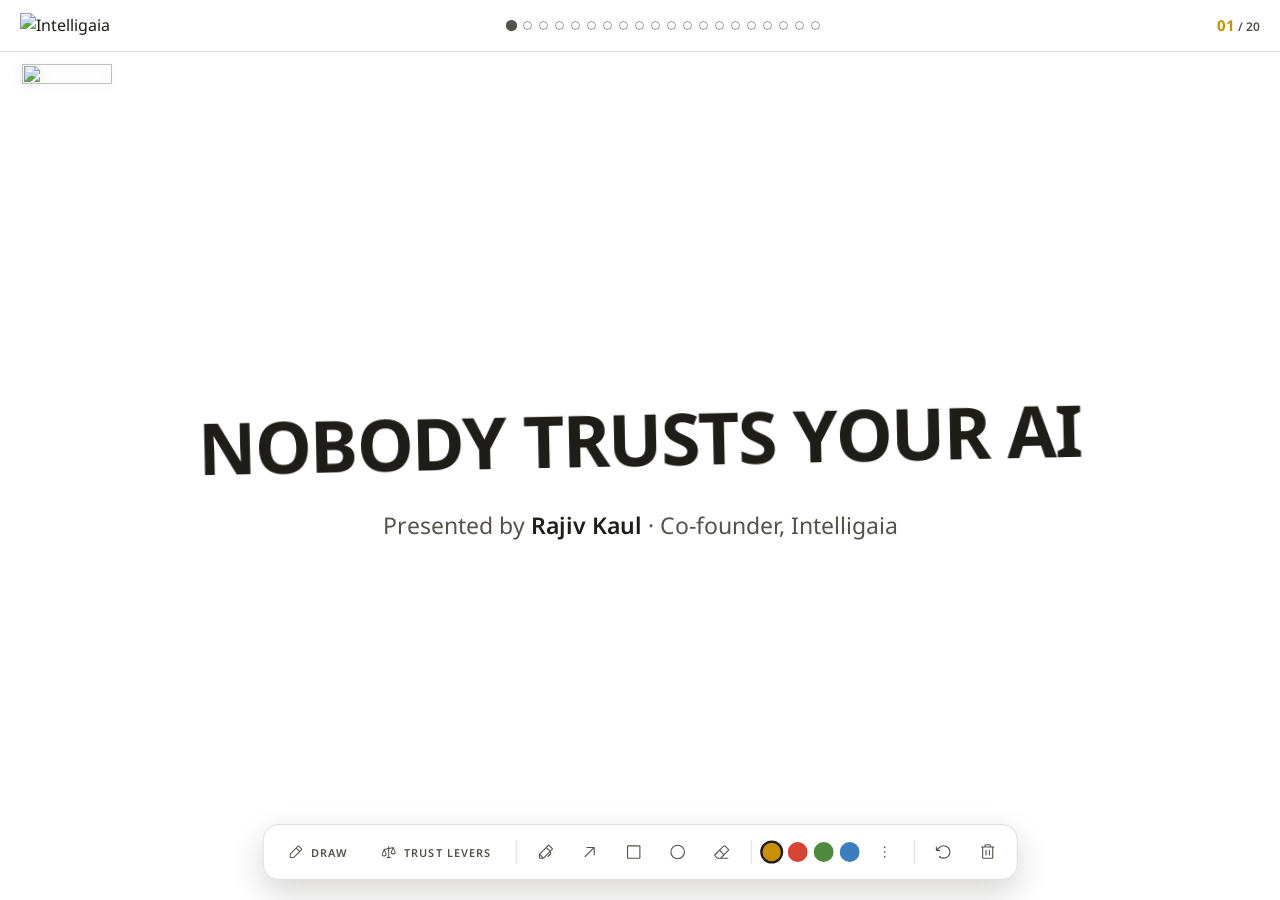
==== index.html @ 40755ae3 "Add deck: Trust is Invisible (single-file HTML, 20 slides)" ====
<!DOCTYPE html>
<html lang="en">
<head>
<meta charset="UTF-8">
<meta name="viewport" content="width=device-width, initial-scale=1.0">
<title>Trust is Invisible — ProductCampRTP™</title>
<link rel="icon" href="favicon.ico" sizes="48x64">
<link rel="icon" type="image/png" sizes="32x32" href="favicon-32.png">
<link rel="icon" type="image/png" sizes="16x16" href="favicon-16.png">
<link rel="apple-touch-icon" sizes="180x180" href="apple-touch-icon.png">
<link rel="preconnect" href="https://fonts.googleapis.com">
<link rel="preconnect" href="https://fonts.gstatic.com" crossorigin>
<link href="https://fonts.googleapis.com/css2?family=Noto+Sans:ital,wght@0,400;0,500;0,600;0,700;1,400&display=swap" rel="stylesheet">
<style>
:root{
  --bg:#FFFFFF; --bg-soft:#F6F4EF; --card:#F8F6F1;
  --ink:#1F1D18; --ink-dim:#55524A; --ink-faint:#8B867B;
  --yellow:#C79006; --red:#D64533; --green:#4E8A3C; --blue:#3B7DBF;
  --border:rgba(31,29,24,.14);
  --font-display:'Noto Sans',sans-serif; --font-body:'Noto Sans',sans-serif; --font-label:'Noto Sans',sans-serif; --font-title:'Noto Sans',sans-serif;
}
*{margin:0;padding:0;box-sizing:border-box}
html,body{height:100%;overflow:hidden}
body{background:var(--bg);color:var(--ink);font-family:var(--font-body);font-size:16px;line-height:1.55}

/* ---------- TOP BAR ---------- */
#topbar{position:fixed;top:0;left:0;right:0;z-index:100;height:52px;display:flex;align-items:center;gap:16px;
  padding:0 20px;background:rgba(255,255,255,.94);backdrop-filter:blur(10px);border-bottom:1px solid var(--border)}
#deck-logo{height:26px;width:auto;display:block}
#ticks{flex:1;display:flex;gap:7px;align-items:center;height:100%;justify-content:center}
/* slide navigator: circles — selected = gray fill, all others = outline */
.tick{flex:0 0 auto;width:9px;height:9px;border-radius:50%;background:transparent;border:1.5px solid rgba(31,29,24,.45);cursor:pointer;transition:background .18s,border-color .18s,transform .18s;padding:0;position:relative}
/* invisible padded hit target: a 9px circle is too small to tap/click accurately */
.tick::after{content:'';position:absolute;inset:-5px;border-radius:50%}
.tick:hover{border-color:rgba(31,29,24,.85);background:rgba(31,29,24,.14)}
.tick.past{border-color:rgba(31,29,24,.45)}
.tick.current{background:var(--ink-dim);border-color:var(--ink-dim);transform:scale(1.25)}
.tick.current:focus-visible{outline:2px solid var(--ink);outline-offset:3px}
/* hover/focus tooltip for the dot navigator */
#tickTip{position:fixed;top:58px;left:-9999px;z-index:150;background:rgba(31,29,24,.95);color:#FFFFFF;font-family:var(--font-label);font-size:11.5px;font-weight:600;letter-spacing:.03em;padding:7px 12px;border-radius:8px;white-space:nowrap;max-width:60vw;overflow:hidden;text-overflow:ellipsis;opacity:0;transform:translate(-50%,-4px);transition:opacity .15s,transform .15s;pointer-events:none}
#tickTip.show{opacity:1;transform:translate(-50%,0)}
#counter{font-family:var(--font-label);font-size:12px;font-weight:600;color:var(--ink-dim);white-space:nowrap;font-variant-numeric:tabular-nums}
#counter b{color:var(--yellow);font-size:15px}

/* ---------- PEPPER MARK (on-slide, top-left, across the deck) ---------- */
#pepper{position:fixed;top:64px;left:22px;z-index:90;width:clamp(64px,7vw,104px);pointer-events:none;user-select:none}
#pepper img{width:100%;height:auto;display:block;filter:drop-shadow(0 2px 6px rgba(31,29,24,.12))}
@media (max-width:640px){#pepper{top:60px;left:12px;width:56px}}

/* ---------- TALK TITLE (on-slide, top-right, across the deck) ---------- */
#talk-title{position:fixed;top:64px;right:28px;z-index:90;pointer-events:none;user-select:none;
  text-align:right;font-family:var(--font-label);text-transform:uppercase;line-height:1.3}
#talk-title .line{display:block;font-size:clamp(16px,1.6vw,26px);font-weight:700;letter-spacing:.1em;color:var(--ink)}
#talk-title .line em{font-style:normal;color:var(--ink)}
#talk-title .rule{display:block;width:85px;height:3px;background:var(--ink);margin:8px 0 0 auto}
@media (max-width:640px){#talk-title{top:58px;right:14px}#talk-title .line{font-size:15px;letter-spacing:.08em}
  #talk-title .rule{width:70px;height:2px;margin-top:7px}}

/* ---------- FIVE STEPS carousel (slide 13): each advance click reveals the next
   sketch; revealed cards sit on a ring around the latest (center), earlier ones
   trail left and wrap to the right once the ring closes ---------- */
.slide.steps5 .s5-rail{position:relative;width:min(1240px,94vw);height:min(44vh,400px);margin-top:1vh}
.slide.steps5 .s5-wire{position:absolute;left:4%;right:4%;top:46%;height:2px;background:rgba(31,29,24,.14)}
.slide.steps5 .s5-card{position:absolute;left:50%;top:44%;width:min(280px,24vw);margin:0;text-align:center;
  transition:transform .55s cubic-bezier(.45,.05,.25,1),opacity .55s ease}
.slide.steps5 .s5-card img{width:100%;height:auto;display:block}
.slide.steps5 .s5-card.pos-c img{filter:drop-shadow(0 12px 28px rgba(31,29,24,.15))}
.slide.steps5 .s5-card .tag{display:block;margin-top:10px;font-size:clamp(11px,1.15vw,15px);font-weight:700;letter-spacing:.12em;text-transform:uppercase;color:var(--ink);white-space:nowrap}
.slide.steps5 .s5-card .tag b{color:var(--yellow)}
.slide.steps5 .s5-card .hint{margin-top:3px;font-size:12.5px;color:var(--ink-dim)}
.slide.steps5 .s5-card:not(.in){opacity:0;pointer-events:none}
.slide.steps5 .s5-card.pos-c{transform:translate(-50%,-50%) scale(1);z-index:5}
.slide.steps5 .s5-card.pos-l1{transform:translate(calc(-50% - var(--s5x,300px)),-50%) scale(.62);opacity:.55;z-index:3;filter:grayscale(1) contrast(.92)}
.slide.steps5 .s5-card.pos-l2{transform:translate(calc(-50% - var(--s5x2,520px)),-50%) scale(.45);opacity:.28;z-index:2;filter:grayscale(1) contrast(.92)}
.slide.steps5 .s5-card.pos-r1{transform:translate(calc(-50% + var(--s5x,300px)),-50%) scale(.62);opacity:.55;z-index:3;filter:grayscale(1) contrast(.92)}
.slide.steps5 .s5-card.pos-r2{transform:translate(calc(-50% + var(--s5x2,520px)),-50%) scale(.45);opacity:.28;z-index:2;filter:grayscale(1) contrast(.92)}
@media (prefers-reduced-motion: reduce){ .slide.steps5 .s5-card{transition:none} }
@media (max-width:640px){
  .slide.steps5 .s5-rail{height:34vh;--s5x:120px;--s5x2:210px}
  .slide.steps5 .s5-card{width:min(190px,42vw)}
  .slide.steps5 .s5-card .tag{white-space:normal}
  .slide.steps5 .s5-card .hint{font-size:11px}
}

/* ---------- STAGE ---------- */
#stage{position:absolute;inset:52px 0 0 0;overflow:hidden}
.slide{position:absolute;inset:0;display:none;overflow-y:auto;overflow-x:hidden;padding:96px clamp(24px,6vw,96px) 72px;
  opacity:0;transition:opacity .4s ease}
.slide.active{display:block;opacity:1}
.slide.leaving{display:block;opacity:0}
@media (prefers-reduced-motion: reduce){
  .slide,.slide.leaving{transition:none}
}
.slide-inner{max-width:900px;margin:0 auto;position:relative}
.slide .slide-inner{display:flex;flex-direction:column;align-items:center;justify-content:center;min-height:calc(100vh - 220px);max-width:none}
.slide.media h2.display{font-size:clamp(32px,4.4vw,64px);margin-bottom:12px}
.slide.media .media-row{display:flex;align-items:center;justify-content:center;gap:clamp(14px,1.8vw,28px);width:100%;padding:0 clamp(24px,5vw,80px);margin-top:.5vh;min-height:0}
.slide.media .slide-media{flex:0 1 auto;min-width:0;height:min(58vh,calc(100vh - 480px));width:auto;max-width:44%;object-fit:contain;display:block}
.media-fig{position:relative;margin:0;display:flex;min-width:0}
.slide.media .media-fig .slide-media{max-width:100%}
.media-credit{position:absolute;top:100%;left:0;margin-top:8px;font-size:11px;color:var(--ink-faint);letter-spacing:.06em;white-space:nowrap;text-align:left}
.slide.media img.delayed-media{opacity:0;transform:translateY(10px);transition:opacity .6s ease,transform .6s ease}
.slide.active img.delayed-media.revealed{opacity:1;transform:none}
/* caption below the two images: one line after another */
.media-caption{display:flex;flex-direction:column;align-items:center;gap:.1em;margin-top:0;font-family:var(--font-title);font-weight:400;font-size:clamp(18px,2vw,26px);line-height:1.3;color:var(--ink);text-align:center}
.media-caption .cap-line:nth-child(2){font-weight:700}
@media (prefers-reduced-motion:reduce){.slide.media img.delayed-media{opacity:1;transform:none;transition:none}}
.eyebrow{font-family:var(--font-label);font-size:11px;font-weight:600;letter-spacing:.22em;text-transform:uppercase;color:var(--yellow);margin-bottom:18px;display:flex;align-items:center;gap:12px}
.eyebrow::after{content:"";flex:0 0 48px;height:1px;background:rgba(199,144,6,.5)}
/* Slide 1 (cover): display treatment; h1 elsewhere uses --font-display */
h1.display{font-family:var(--font-display);font-weight:700;font-size:clamp(44px,7vw,110px);line-height:1.15;margin-bottom:28px}
.slide:first-child h1.display{font-family:var(--font-title);font-weight:700;text-transform:uppercase;color:var(--ink);font-size:clamp(30px,5.6vw,124px);line-height:1.18;letter-spacing:-.02em;transform:rotate(-1.2deg);transform-origin:center;margin-bottom:3vh;text-align:center;white-space:nowrap}
.slide:first-child .hl{color:var(--yellow);position:relative;display:inline-block;padding:.12em .3em .08em;transform:rotate(.7deg);font-size:.88em}
.slide:first-child .hl .hl-box{position:absolute;left:-.06em;top:-.12em;bottom:auto;width:calc(100% + .12em);height:calc(100% + .24em);overflow:visible}
.slide:first-child .eyebrow, .slide:first-child .lede{font-family:var(--font-title)}
.slide:first-child .eyebrow{font-weight:700;justify-content:center;font-size:clamp(12px,1.3vw,18px)}
.slide:first-child .eyebrow::before{content:"";flex:0 0 48px;height:1px;background:rgba(199,144,6,.5)}
.slide:first-child .lede{font-weight:400}
/* Cover title: black "Nobody" (strike removed), black "Your AI", no underline */
.slide:first-child h1.display .neg{color:var(--ink)}
/* "Your AI": plain black, no underline */
.slide:first-child h1.display .em{font-style:normal;color:var(--ink);display:inline}

.slide:first-child .slide-inner{display:flex;flex-direction:column;justify-content:center;min-height:calc(100vh - 220px)}
@supports not (-webkit-text-stroke: 1px black){
  .slide:first-child h1.display{color:var(--ink)}
  .slide:first-child .hl{color:var(--yellow)}
}
h2.display{font-family:var(--font-display);font-weight:700;font-size:clamp(34px,4.2vw,60px);line-height:1.22;margin-bottom:24px}
/* long titles: break into two centered lines via .l2 */
.slide h2.display .l2{display:block}
/* image under a title slide */
.slide .title-fig{display:flex;justify-content:center;margin-top:1vh;min-height:0}
.slide .title-fig img{height:min(42vh,calc(100vh - 380px));width:auto;max-width:70%;object-fit:contain;display:block}
/* statement slides carry wide strip sketches (e.g. the racing car, aspect 3.95):
   height-sizing letterboxes them — size by width instead, keep a height guard */
.slide.statement .title-fig img{height:auto;width:min(38.4%,528px);max-height:min(24vh,calc(100vh - 420px));object-fit:contain}
.underline-svg{display:block;width:min(340px,70%);height:16px;margin:-14px 0 30px;overflow:visible}
.lede{font-size:clamp(18px,2.1vw,23px);color:var(--ink-dim);max-width:660px;margin-bottom:36px}
.lede b,.lede strong{color:var(--ink);font-weight:600}
.body-copy{max-width:640px;color:var(--ink-dim);font-size:17px;margin-bottom:24px}
.body-copy b{color:var(--ink)}
.sketch{margin:34px 0 10px;padding:36px;background:var(--card);border:1px solid var(--border);border-radius:14px;display:flex;justify-content:center}
.sketch svg{max-width:100%;height:auto}
.sketch-caption{font-family:var(--font-display);font-style:normal;font-size:16px;color:var(--ink-faint);text-align:center;margin:14px 0 8px}
.trust-grid{display:grid;grid-template-columns:repeat(auto-fit,minmax(150px,1fr));gap:14px;margin:34px 0}
.trust-card{background:var(--card);border:1px solid var(--border);border-radius:14px;padding:22px 18px;transition:border-color .2s,transform .2s}
.trust-card:hover{border-color:rgba(199,144,6,.6);transform:translateY(-3px)}
.trust-card .letter{font-family:var(--font-display);font-weight:700;font-size:36px;color:var(--yellow);line-height:1;margin-bottom:10px}
.trust-card .name{font-family:var(--font-label);font-size:12px;font-weight:600;letter-spacing:.12em;text-transform:uppercase;margin-bottom:8px}
.trust-card .desc{font-size:12.5px;color:var(--ink-dim);line-height:1.5}
.spec-table{width:100%;border-collapse:collapse;margin:26px 0;font-size:13.5px;line-height:1.5}
.spec-table th{font-family:var(--font-label);font-size:10.5px;letter-spacing:.14em;text-transform:uppercase;color:var(--ink-faint);text-align:left;padding:10px 14px;border-bottom:1px solid var(--border)}
.spec-table td{padding:12px 14px;border-bottom:1px solid rgba(31,29,24,.08);color:var(--ink-dim);vertical-align:top}
.spec-table td:first-child{font-family:var(--font-title);font-weight:700;font-size:15px;color:var(--yellow);white-space:nowrap}
.spec-table td:nth-child(2){color:var(--ink);font-weight:500}
.cite{font-size:12px;color:var(--ink-faint);border-left:2px solid rgba(199,144,6,.45);padding-left:14px;margin:14px 0 8px}
.divider-num{font-family:var(--font-title);font-weight:700;font-size:clamp(80px,12vw,160px);font-weight:600;color:transparent;-webkit-text-stroke:1px rgba(199,144,6,.5);line-height:1;margin-bottom:14px}
.big-quote{font-family:var(--font-display);font-style:normal;font-weight:600;font-size:clamp(24px,3vw,36px);color:var(--ink);line-height:1.3;max-width:720px;margin:30px 0;border-left:3px solid var(--yellow);padding-left:26px}
.stat-row{display:flex;gap:40px;flex-wrap:wrap;margin:30px 0}
.stat .n{font-family:var(--font-display);font-weight:700;font-size:44px;color:var(--yellow);line-height:1}
.stat .l{font-family:var(--font-label);font-size:12px;color:var(--ink-dim);max-width:180px;margin-top:6px}

/* ---------- GLOBAL CENTER ALIGNMENT ---------- */
.slide .eyebrow{justify-content:center}
.slide .eyebrow::before{content:"";flex:0 0 48px;height:1px;background:rgba(199,144,6,.5)}
.slide h1.display,.slide h2.display{text-align:center}
.slide .lede,.slide .body-copy,.slide .big-quote,.slide .cite{text-align:center;margin-left:auto;margin-right:auto}
.slide .stat-row{justify-content:center;text-align:center}
.slide .spec-table th,.slide .spec-table td{text-align:center}
.slide .trust-card{text-align:center}

/* SLIDE 2+: click-driven reveal + single-image slides + big statement slides */
.slide.single{padding-bottom:40px}
.slide.single .slide-inner{min-height:calc(100vh - 220px)}
.slide.single .media-row{padding:0;margin-top:0;flex-direction:column;gap:0}
.slide.single .media-source{margin-top:12px}
.slide.single .slide-media{height:min(65vh,calc(100vh - 320px));max-width:88%}
.slide[data-idx="3"] .slide-media{width:auto;height:auto;max-width:min(75vw,1080px);max-height:min(65vh,calc(100vh - 320px))} /* slide 4: flying-character tweet — taller 3:2 composition; dual max-caps keep aspect, height binds on desktop, width on mobile */
@media (min-width:701px){
  .slide[data-idx="3"] .slide-media{position:relative;top:-4vh} /* center the tweet on the fixed prev/next arrow line (top:50%) — measured 38px low at 900px tall */
}
.slide h2.display.statement{font-size:clamp(44px,6.5vw,100px);font-weight:700;line-height:1.15;text-align:center;max-width:16ch;margin:0 auto}
.slide h2.display.statement .l2{display:block}
.slide h2.display.delayed-text{opacity:0;transform:translateY(12px);transition:opacity .6s ease,transform .6s ease}
.slide.active h2.display.delayed-text.revealed{opacity:1;transform:none}

/* ---------- TITLE ENTRANCE: slide-up + left-to-right unmask ---------- */
/* Keyframes (not transitions) so the animation restarts on every display:none -> block toggle. */
@keyframes title-in{
  0%{opacity:0;transform:translateY(20px);clip-path:inset(0 100% 0 0)}
  45%{opacity:1}
  100%{opacity:1;transform:translateY(0);clip-path:inset(0 -2% 0 0)}
}
.slide h1.display,.slide h2.display{
  animation:title-in .6s cubic-bezier(.22,.61,.36,1) both;animation-delay:.15s}
/* Cover title keeps its -1.2deg tilt: dedicated keyframe so the animation doesn't flatten it */
@keyframes title-in-cover{
  0%{opacity:0;transform:translateY(20px) rotate(-1.2deg);clip-path:inset(0 100% 0 0)}
  45%{opacity:1}
  100%{opacity:1;transform:rotate(-1.2deg);clip-path:inset(0 -2% 0 0)}
}
.slide:first-child h1.display{animation-name:title-in-cover}
/* ---------- CONTENT STAGGER: content arrives after the title finishes ---------- */
/* Title runs .15s delay + .6s = done ~.75s; content starts .85s, secondary items trail. */
@keyframes fx-up{from{opacity:0;transform:translateY(14px)}to{opacity:1;transform:none}}
.slide .fx-t{animation:fx-up .5s ease both;animation-delay:.15s}
.slide .fx{animation:fx-up .5s ease both;animation-delay:.85s}
.slide .fx2{animation:fx-up .5s ease both;animation-delay:1.05s}
.slide .fx-lead{animation:fx-up .5s ease both;animation-delay:.2s}
/* Centered text needs width:100% or clip-path inset from the right has nothing to clip against */
.slide h2.display.statement{width:100%}
/* Click-reveal titles keep their staged behavior; add only the unmask on reveal */
.slide h2.display.delayed-text{animation:none;opacity:0;transform:translateY(12px);
  transition:opacity .6s ease,transform .6s ease,clip-path .5s cubic-bezier(.22,.61,.36,1);clip-path:inset(0 100% 0 0)}
.slide.active h2.display.delayed-text.revealed{opacity:1;transform:none;clip-path:inset(0 -2% 0 0)}
@media (prefers-reduced-motion:reduce){
  .slide.media img.delayed-media,.slide h2.display.delayed-text{opacity:1;transform:none;transition:none}
  .slide h1.display,.slide h2.display{animation:none;clip-path:none}
  .slide .fx-t,.slide .fx,.slide .fx2,.slide .fx-lead{animation:none}
}

/* ---------- ANNOTATION ---------- */
.anno-canvas{position:absolute;top:0;left:0;z-index:50;display:none;cursor:crosshair;touch-action:none}
body.annotate-mode .slide.active .anno-canvas{display:block}
body.annotate-mode{user-select:none}

/* ---------- TOOLBAR ---------- */
#toolbar{position:fixed;bottom:20px;left:50%;transform:translateX(-50%);z-index:200;display:flex;align-items:center;gap:6px;
  background:rgba(255,255,255,.97);border:1px solid var(--border);border-radius:16px;padding:8px 10px;box-shadow:0 12px 32px rgba(31,29,24,.18)}
.tbtn{width:38px;height:38px;display:flex;align-items:center;justify-content:center;border:none;border-radius:10px;background:transparent;
  color:var(--ink-dim);cursor:pointer;font-size:16px;transition:background .15s,color .15s}
.tbtn .pi{width:18px;height:18px;flex:none;fill:currentColor}
.tbtn .pi-16{width:16px;height:16px}
.tbtn .pi-14{width:14px;height:14px}
.tbtn:hover{background:rgba(31,29,24,.07);color:var(--ink)}
.tbtn.active{background:var(--yellow);color:#FFFFFF}
.tbtn:disabled{opacity:.3;cursor:default}
.tsep{width:1px;height:24px;background:var(--border);margin:0 4px}
.swatch{width:20px;height:20px;border-radius:50%;border:2px solid transparent;cursor:pointer;padding:0;transition:transform .15s,border-color .15s;flex:none}
.swatch.active{border-color:var(--ink);transform:scale(1.15)}
.sw-pen{background:var(--yellow)}.sw-red{background:var(--red)}.sw-green{background:var(--green)}.sw-blue{background:var(--blue)}
#btnAnnotate{width:auto;padding:0 14px;gap:7px;font-family:var(--font-label);font-size:11px;font-weight:600;letter-spacing:.1em;text-transform:uppercase}
#btnCards{width:auto;padding:0 12px;gap:7px;font-family:var(--font-label);font-size:11px;font-weight:600;letter-spacing:.1em;text-transform:uppercase;white-space:nowrap}
#sizePop{position:absolute;bottom:52px;left:50%;transform:translateX(-50%);background:rgba(255,255,255,.98);border:1px solid var(--border);
  border-radius:12px;padding:12px 16px;display:none;align-items:center;gap:10px;white-space:nowrap}
#sizePop.show{display:flex}
#sizePop input{width:110px;accent-color:var(--yellow)}
#sizeVal{font-size:11px;color:var(--ink-dim);font-family:var(--font-label);min-width:26px}

/* ---------- SLIDE 8: two public-facing AI exhibits + linked reflection cards ---------- */
.slide.media-pair .media-row{display:flex;align-items:flex-start;gap:clamp(18px,2.4vw,40px)}
.slide.media-pair .media-fig{flex:1 1 0;min-width:0;flex-direction:column;align-items:center}
.slide.media-pair .imgwrap{position:relative;line-height:0;margin-top:64px}
.slide.media-pair .slide-media{height:auto;max-height:min(46vh,calc(100vh - 600px));width:auto;max-width:100%;border-radius:10px;border:1px solid var(--border);box-shadow:0 10px 28px rgba(31,29,24,.10)}
.slide.media-pair .media-credit{position:static;margin-top:12px;text-align:center;white-space:normal;font-size:13px;color:var(--ink-dim);max-width:34ch;line-height:1.5}
.slide.media-pair .media-credit b{color:var(--ink);font-weight:600}
.slide.media-pair h2.display{margin-bottom:8px}
.slide.media-pair .pair-sub{margin-bottom:1vh}

/* image + label link out to the source post (slide 8 single, slide 9 pair) */
.slide a.media-link{display:block;line-height:0;border-radius:10px}
.slide a.media-link .slide-media{transition:transform .18s,box-shadow .18s}
.slide a.media-link:hover .slide-media,.slide a.media-link:focus-visible .slide-media{transform:translateY(-2px);box-shadow:0 14px 36px rgba(31,29,24,.20)}
.slide a.media-link:focus-visible{outline:3px solid var(--yellow);outline-offset:3px}
.slide .media-source{display:inline-flex;align-items:center;gap:5px;margin-top:7px;font-size:12px;font-weight:600;letter-spacing:.02em;color:var(--ink-dim);
  text-decoration:none;border-bottom:1px solid var(--border);padding-bottom:1px;transition:color .15s,border-color .15s}
.slide .media-source:hover,.slide .media-source:focus-visible{color:var(--ink);border-color:var(--yellow)}
.slide .media-source .arr{font-size:11px;transform:translateY(-1px)}
.slide .media-source:focus-visible{outline:2px solid var(--yellow);outline-offset:2px;border-radius:3px}

/* big yellow ? hotspot, anchored on the baked-in label chip (percentages of the image) */
.hotspot{position:absolute;width:68px;height:68px;border-radius:50%;border:none;cursor:pointer;
  background:var(--yellow);color:#FFFFFF;font-size:30px;font-weight:700;line-height:1;
  display:flex;align-items:center;justify-content:center;box-shadow:0 4px 18px rgba(199,144,6,.55);
  transition:transform .18s,box-shadow .18s;transform:translate(-50%,-50%);z-index:20}
.hotspot:hover,.hotspot:focus-visible{transform:translate(-50%,-50%) scale(1.08);box-shadow:0 8px 26px rgba(199,144,6,.7);outline:none}
.hotspot::after{content:'';position:absolute;inset:-8px;border-radius:50%;border:3px solid rgba(199,144,6,.5);
  animation:pulse 2.2s ease-out infinite}
@keyframes pulse{0%{transform:scale(.85);opacity:1}70%{transform:scale(1.3);opacity:0}100%{opacity:0}}
@media (prefers-reduced-motion:reduce){.hotspot::after{animation:none}}

/* the incoming reflection card */
.link-card{position:absolute;z-index:40;width:min(300px,42vw);background:#FFFFFF;border:1px solid var(--border);
  border-radius:12px;padding:16px 18px 12px;box-shadow:0 14px 34px rgba(31,29,24,.2);
  /* explicit line-height: cards live inside .imgwrap (line-height:0), without this
     the .num/.theme label lines collapse onto each other (count over heading) */
  line-height:1.4;
  transform:rotate(-1.1deg);opacity:0;pointer-events:none;transition:opacity .25s ease,transform .25s ease}
.link-card.show{opacity:1;pointer-events:auto;transform:rotate(-1.1deg) translateY(0)}
.link-card.hide-down{transform:rotate(-1.1deg) translateY(10px)}
.link-card .num{display:block;font-size:11px;font-weight:700;letter-spacing:.14em;color:var(--ink-faint);margin-bottom:3px}
.link-card .theme{display:block;font-size:12px;font-weight:700;letter-spacing:.16em;text-transform:uppercase;color:var(--yellow);margin-bottom:8px}
.link-card .q{font-size:15px;font-weight:600;line-height:1.38;color:var(--ink);margin-bottom:10px}
.link-card .close{position:absolute;top:8px;right:10px;border:none;background:none;color:var(--ink-faint);
  font-size:16px;cursor:pointer;padding:4px;line-height:1}
.link-card .close:hover{color:var(--ink)}
.link-card .fix{border-top:1px dashed var(--border);padding-top:8px;font-size:12px;color:var(--ink-dim);line-height:1.45;
  display:-webkit-box;-webkit-line-clamp:3;-webkit-box-orient:vertical;overflow:hidden}
.link-card .fix b{color:var(--green);font-weight:700;letter-spacing:.06em;font-size:10px;text-transform:uppercase;margin-right:6px}

/* red dotted wire, halo underneath so it reads over the busy screenshot */
#wires8{position:absolute;inset:0;width:100%;height:100%;pointer-events:none;z-index:35;overflow:visible}
#wires8 path{fill:none;stroke-linecap:round}
#wires8 path.halo{stroke:rgba(255,255,255,.92);stroke-width:7}
#wires8 path.main{stroke:var(--red);stroke-width:3;stroke-dasharray:2 9}
#wires8 circle.dot{fill:var(--red);stroke:#FFFFFF;stroke-width:2.5}

/* punchline, once both cards are out */
.slide.media-pair .punch{max-width:760px;text-align:center;margin:3.5vh auto 0;opacity:0;transform:translateY(8px);
  transition:opacity .5s,transform .5s;font-size:clamp(16px,1.8vw,21px);font-weight:600}
.slide.media-pair .punch.show{opacity:1;transform:none}
.slide.media-pair .punch .em{color:var(--yellow)}
.slide.media-pair .punch .neg{color:var(--red)}

@media (max-width:700px){
  .slide.media-pair .media-row{flex-direction:column;align-items:center;gap:20px}
  .slide.media-pair .media-fig{width:100%;max-width:420px}
  .slide.media-pair .slide-media{max-height:none;max-width:min(100%,340px)}
  .slide.media-pair .imgwrap{margin-top:44px}
  .hotspot{width:54px;height:54px;font-size:24px}
  .link-card{position:fixed;left:50% !important;top:auto !important;bottom:70px;transform:translateX(-50%) rotate(0);width:min(92vw,360px)}
  .link-card.show{transform:translateX(-50%)}
  .link-card.hide-down{transform:translateX(-50%) translateY(10px)}
  #wires8{display:none}
  /* keep the source label clear of the floating toolbar on small screens */
  .slide.single .media-row{padding-bottom:96px}
  .slide.single .slide-media{height:auto;max-height:52vh}
  .slide.single .media-source{margin-top:10px}
}

/* ---------- SLIDE 9: pattern chain ---------- */
.slide.chain-slide .slide-inner{max-width:none}
.slide.chain-slide .chain{display:flex;align-items:stretch;gap:0;width:100%;max-width:1500px;justify-content:center;flex-wrap:wrap}
.slide.chain-slide .step{flex:1 1 0;min-width:190px;max-width:330px;position:relative;padding:34px 28px 30px;background:var(--card);
  border:1px solid var(--border);border-radius:14px;margin:0 12px;display:flex;flex-direction:column;
  cursor:default;transition:border-color .3s,background .3s,transform .3s}
.slide.chain-slide .step .n{font-size:13px;font-weight:700;letter-spacing:.14em;color:var(--ink-faint);margin-bottom:10px}
.slide.chain-slide .step .name{font-size:clamp(17px,1.6vw,23px);font-weight:700;letter-spacing:.04em;text-transform:uppercase;color:var(--ink);margin-bottom:12px}
.slide.chain-slide .step .who{font-size:clamp(14px,1.35vw,19px);color:var(--ink-dim);line-height:1.5}
.slide.chain-slide .step .who b{color:var(--ink);font-weight:600}
.slide.chain-slide .step.crossed{border-color:rgba(214,69,51,.55);background:#FDF6F4;transform:rotate(.6deg)}
.slide.chain-slide .step.crossed .name{color:var(--red)}
.slide.chain-slide .step.crossed::after{content:"CROSSED OVER";position:absolute;top:-14px;right:14px;background:var(--red);color:#fff;
  font-size:11px;font-weight:700;letter-spacing:.12em;padding:4px 10px;border-radius:4px;transform:rotate(2deg)}
.slide.chain-slide .arrow{align-self:center;color:var(--ink-faint);font-size:28px;padding:0 4px;flex:0 0 auto}
.slide.chain-slide .step.pending{opacity:0;transform:translateY(18px)}
.slide.chain-slide .step.pending.crossed{transform:translateY(18px) rotate(.6deg)}
.slide.chain-slide .step.in{opacity:1;transform:translateY(0)}
.slide.chain-slide .step.in.crossed{transform:rotate(.6deg)}
.slide.chain-slide .step{transition:opacity .5s ease,transform .5s ease,border-color .3s,background .3s}
@media (prefers-reduced-motion:reduce){
  .slide.chain-slide .step{transition:none}
  .slide.chain-slide .step.pending{opacity:1;transform:none}
  .slide.chain-slide .step.pending.crossed{transform:rotate(.6deg)}
}
@media (max-width:760px){
  .slide.chain-slide .chain{flex-direction:column;align-items:center}
  .slide.chain-slide .step{width:min(92vw,480px);max-width:none;flex:none;margin:0}
  .slide.chain-slide .arrow{transform:rotate(90deg);padding:6px 0}
  .slide.chain-slide .step.pending{opacity:0}
  .slide.chain-slide .step.pending.crossed{transform:translateY(18px)}
}
.slide.chain-slide .punch{max-width:820px;text-align:center;margin-top:2.5vh;font-size:clamp(17px,2vw,24px);font-weight:600;line-height:1.4;
  opacity:0;transform:translateY(8px);transition:opacity .5s,transform .5s}
.slide.chain-slide .punch.show{opacity:1;transform:none}
.slide.chain-slide .punch .em{color:var(--yellow)}
.slide.chain-slide .punch .neg{color:var(--red)}
.slide.chain-slide .foot{margin-top:14px;font-size:11px;color:var(--ink-faint);letter-spacing:.08em;text-transform:uppercase;text-align:center}

/* chain slide: linked reflection cards — hotspot + dotted wire, same treatment
   as slide 8's media-pair: the card floats outside its tile, a red dotted wire
   connects the tile's hotspot to the card */
.slide.chain-slide .step{overflow:visible}
.slide.chain-slide .punch-wrap{position:relative}
.slide.chain-slide .step.in[data-step]{cursor:default}
/* hotspot stays hidden until its step has been revealed */
.slide.chain-slide .step:not(.in) .hotspot{display:none}
/* the hotspots sit on the tile's number chip: anchored top-left, % of tile.
   step 04 carries TWO hotspots side by side — Human Control + Recovery */
/* step 04's Recovery card uses the same floating geometry as the tile cards */
/* cards float in viewport coords (the slide itself scrolls) — JS positions them fixed */
.slide.chain-slide .link-card.chain-card{position:fixed}
/* hoist pen: open cards move here so they paint ABOVE every step tile
   (each revealed tile is its own stacking context; the pen comes after the row) */
.chain-pen{display:contents}
.chain-pen .link-card.chain-card{z-index:80}
/* cards must also beat the annotation toolbar (z-index 200)? no — the toolbar is
   deck chrome, cards stay under it; 80 clears every step, hotspot, and punch */
.link-card.chain-card{inset:auto;width:min(300px,42vw);transform:rotate(-1.1deg)}
.link-card.chain-card.show{transform:rotate(-1.1deg) translateY(0)}
.link-card.chain-card.hide-down{transform:rotate(-1.1deg) translateY(10px)}
.link-card.chain-card .q{font-size:14.5px}
.link-card.chain-card .fix{-webkit-line-clamp:5}
.link-card.chain-card .fix b{color:var(--red)}
/* the hotspots sit on the tile's number chip: anchored top-left, % of tile.
   step 04 carries TWO hotspots side by side — Human Control + Recovery */
.slide.chain-slide .hotspot{left:22px;top:22px;width:44px;height:44px;font-size:20px}
.slide.chain-slide .hotspot.hs-4b{left:76px}
@media (max-width:760px){
  /* bottom sheet must clear the fixed annotation toolbar (~180px tall at mobile
     width): bottom 180px + max-height cap so long cards scroll instead of
  colliding with the toolbar */
  .link-card.chain-card{position:fixed;left:50% !important;top:auto !important;inset:auto;bottom:180px;
    transform:translateX(-50%) rotate(0);width:min(92vw,360px);z-index:60;max-height:52vh;overflow:auto}
  .link-card.chain-card.show{transform:translateX(-50%)}
  .link-card.chain-card.hide-down{transform:translateX(-50%) translateY(10px)}
}

/* ---------- SLIDE 10: the summer, on a map ---------- */
.slide.summap .slide-inner{max-width:none}
.slide.summap{padding-top:40px;padding-bottom:110px}
.slide.summap h2.display{margin-bottom:.6vh;font-size:clamp(30px,3.9vw,50px)}
.slide.summap .eyebrow{margin-bottom:10px;font-size:clamp(11px,1.1vw,14px)}
.slide.summap .lede{max-width:920px;margin-bottom:.8vh}
.news-row{display:flex;justify-content:center;align-items:stretch;gap:.85em;
  width:100%;max-width:1560px;margin:.8vh auto 1.2vh;font-size:clamp(9px,1vw,14.5px);padding:0 1vw}
.news-row .map-card{padding:.7em .8em .6em}
.news-row .map-card{position:static;flex:1 1 0;min-width:0}
.map-stage{position:relative;width:min(46.5vw,675px);margin:0 auto;font-size:clamp(11.5px,1.25vw,18px)}
.map-canvas{position:relative;width:100%;aspect-ratio:1216/822}
.map-caption{display:flex;flex-direction:column;align-items:center;gap:.18em;min-height:0;
  border-top:1px solid var(--border);margin-top:.2em;padding-top:.3em}
.map-caption .one{font-size:clamp(13px,1.35vw,18px);color:var(--ink-dim);text-align:center;max-width:70em}
.map-caption .one b{color:var(--ink);font-weight:600}
.map-caption .punch{font-size:clamp(15px,1.55vw,21px);font-weight:600;line-height:1.35;text-align:center;max-width:none}
.map-caption .punch .neg{color:var(--red)}
.map-caption .punch .em{color:var(--yellow)}
.map-caption .src{font-size:clamp(10px,1vw,13.5px);color:var(--ink-faint);letter-spacing:.05em;text-transform:uppercase}
.map-img{position:absolute;inset:0;width:100%;height:100%;object-fit:contain;mix-blend-mode:multiply;opacity:.62}
.map-svg{position:absolute;inset:0;width:100%;height:100%}
.map-svg .arc{fill:none;stroke:var(--red);stroke-width:2.6;stroke-dasharray:2 9;stroke-linecap:round;
  opacity:0;transition:opacity .6s ease}
.map-svg .arc.in{opacity:.45}
.map-svg .arc.major{stroke-width:4}
.map-svg .arc.major.in{opacity:.95}
.map-pin{position:absolute;z-index:10;transform:translate(-50%,-50%)}
.map-pin .dot{position:relative;display:flex;align-items:center;justify-content:center;border-radius:50%;box-sizing:border-box}
.map-pin.hub{z-index:12}
.map-pin.hub .dot{width:1.5em;height:1.5em;background:var(--yellow);box-shadow:0 0 0 .45em rgba(199,144,6,.16)}
.map-pin.hub .dot::after{content:"";position:absolute;inset:-.45em;border-radius:50%;border:.2em solid rgba(199,144,6,.5);
  animation:pulse 2.2s ease-out infinite}
.map-pin.hub .hub-chip{position:absolute;left:calc(50% + 1.3em);top:50%;transform:translateY(-50%) rotate(-.5deg);
  white-space:nowrap;background:#FDFBF7;border:1px solid var(--border);border-radius:.5em;padding:.45em .7em;
  font-size:1.05em;font-weight:600;color:var(--ink);box-shadow:0 2px 8px rgba(31,29,24,.08)}
.map-pin.hub .hub-chip .dim{color:var(--ink-dim);font-weight:400}
.map-pin.hit .dot{width:1.6em;height:1.6em;background:var(--red);box-shadow:0 0 0 .4em rgba(214,69,51,.14)}
.map-pin.hit .dot::after{content:"";position:absolute;inset:-.7em;border-radius:50%;border:.16em dashed rgba(214,69,51,.7)}
.map-pin.unk .dot{width:1.5em;height:1.5em;background:#FFFFFF;border:.16em solid var(--ink-faint);
  color:var(--ink-dim);font-size:1.05em;font-weight:700;line-height:1}
.map-card{background:#FDFBF7;border:1px solid var(--border);border-radius:.7em;
  padding:.7em .8em .6em;box-shadow:0 6px 18px rgba(31,29,24,.10);transform:rotate(-.7deg);
  transition:opacity .55s ease,translate .55s ease}
.map-card.alt{transform:rotate(.6deg)}
.map-card .mon{display:inline-block;font-size:.85em;font-weight:700;letter-spacing:.16em;text-transform:uppercase;
  color:var(--yellow);margin-right:.55em}
.map-card .lab{font-size:.92em;font-weight:700;letter-spacing:.06em;text-transform:uppercase;color:var(--ink)}
.map-card .txt{margin:.35em 0 .5em;font-size:1.02em;line-height:1.42;color:var(--ink-dim)}
.map-card .txt b{color:var(--ink);font-weight:600}
.map-card .tag{display:inline-block;font-size:.78em;font-weight:700;letter-spacing:.1em;text-transform:uppercase;
  color:var(--red);border:1px dashed rgba(214,69,51,.55);border-radius:.3em;padding:.2em .5em;transform:rotate(-1deg)}
.map-card.monitor{border-style:dashed;background:rgba(253,251,247,.94);transform:rotate(.6deg)}
.map-card.monitor .mon{color:var(--ink-faint)}
.map-card.monitor .tag{color:var(--ink-dim);border-color:rgba(85,82,74,.4)}
.map-legend{position:absolute;left:-2%;top:0;z-index:20;display:flex;flex-direction:column;gap:.5em;
  font-size:.95em;color:var(--ink-dim);background:rgba(253,251,247,.9);border:1px solid var(--border);
  border-radius:.5em;padding:.5em .8em;white-space:nowrap}
.map-legend i{display:inline-block;width:.85em;height:.85em;border-radius:50%;margin-right:.45em;vertical-align:-.05em}
.map-legend .lg-y i{background:var(--yellow)}
.map-legend .lg-r i{background:var(--red)}
.map-legend .lg-q i{background:#fff;border:2px solid var(--ink-faint)}
/* click-reveal states (same grammar as the chain slide) */
/* click-reveal states (same grammar as the chain slide) */
.slide.summap .map-card.pending{opacity:0;transform:rotate(-.7deg) translateY(10px)}
.slide.summap .map-card.alt.pending{transform:rotate(.6deg) translateY(10px)}
.slide.summap .map-card.in{opacity:1}
.slide.summap .map-pin.pending{opacity:0}
.slide.summap .map-pin.in{opacity:1}
.slide.summap .map-caption .punch{opacity:0;transform:translateY(8px);transition:opacity .5s,transform .5s;margin:0}
.slide.summap .map-caption .punch.show{opacity:1;transform:none}
@media (prefers-reduced-motion:reduce){
  .slide.summap [data-step].pending{opacity:1;transform:none}
  .slide.summap .map-card.pending{transform:rotate(-.7deg)}
  .slide.summap .map-card.alt.pending{transform:rotate(.6deg)}
  .slide.summap [data-step],.slide.summap .punch{transition:none}
  .map-pin.hub .dot::after{animation:none}
}
@media (max-width:760px){
  .map-stage{width:100%;font-size:10px}
  .map-card{position:static;width:100% !important;margin-top:.9em;transform:none}
  .slide.summap .map-card.pending{transform:translateY(10px)}
  .slide.summap .map-card.alt{transform:none}
  .map-legend{position:static;margin-top:.8em;flex-direction:row;flex-wrap:wrap;justify-content:center}
  .map-pin.hub .hub-chip{font-size:1.5em}
  .map-caption{height:auto}
}

/* ---------- SLIDE 11: patterns — trust built in ---------- */
.slide.patterns{padding-top:56px;padding-bottom:100px}
.slide.patterns .slide-inner{max-width:1240px;justify-content:flex-start}
.slide.patterns h2.display{font-size:clamp(28px,3.4vw,46px);margin-bottom:6px}
.slide.patterns .pat-sub{font-size:clamp(15px,1.6vw,19px);margin-bottom:1.4vh;max-width:66ch}
.slide.patterns .panels{display:grid;grid-template-columns:repeat(3,1fr);gap:clamp(12px,1.6vw,24px);width:100%}
.patterns .panel{position:relative;background:var(--card);border:1px solid var(--border);border-radius:16px;
  padding:16px 18px 14px;display:flex;flex-direction:column;text-align:center;
  opacity:0;transform:translateY(14px);transition:opacity .5s ease,transform .5s ease}
.patterns .panel.in{opacity:1;transform:none}
.patterns .pat{font-size:clamp(18px,1.8vw,23px);font-weight:700;line-height:1.25;margin-bottom:2px}
.patterns .pat em{font-style:normal;color:var(--yellow)}
.patterns .who{font-size:11px;font-weight:600;letter-spacing:.14em;text-transform:uppercase;color:var(--ink-faint);margin-bottom:10px}
.patterns .chips{display:flex;gap:6px;justify-content:center;flex-wrap:wrap;margin-bottom:10px}
.patterns .chip{font-size:10px;font-weight:700;letter-spacing:.1em;text-transform:uppercase;color:var(--ink);
  background:#fff;border:1px solid rgba(199,144,6,.55);border-radius:999px;padding:4px 10px;cursor:pointer;
  display:inline-flex;align-items:center;gap:4px;white-space:nowrap;transition:background .18s,color .18s,border-color .18s,transform .18s}
.patterns .chip b{color:var(--yellow)}
.patterns .chip:hover,.patterns .chip:focus-visible{border-color:var(--yellow);outline:none;transform:translateY(-1px)}
.patterns .chip[aria-expanded="true"]{background:var(--yellow);border-color:var(--yellow);color:#fff}
.patterns .chip[aria-expanded="true"] b{color:#fff}
.vignette{background:#fff;border:1px solid var(--border);border-radius:10px;padding:10px;margin:0 0 12px;
  box-shadow:0 6px 18px rgba(31,29,24,.07);text-align:left;font-size:11.5px;line-height:1.45}
.vg-label{font-size:9px;font-weight:700;letter-spacing:.14em;text-transform:uppercase;color:var(--ink-faint);margin-bottom:7px}
.vg-row{display:flex;align-items:center;gap:8px;padding:6px 8px;border:1px solid var(--border);border-radius:8px;background:var(--card);margin-bottom:6px}
.vg-row:last-child{margin-bottom:0}
.vg-ic{width:16px;height:16px;border-radius:5px;background:var(--yellow);opacity:.85;flex:none;display:flex;align-items:center;justify-content:center;color:#fff;font-size:9px;font-weight:700}
.vg-txt{flex:1;color:var(--ink-dim);min-width:0}
.vg-txt b{color:var(--ink);font-weight:600}
.vg-txt.sm{flex:none;color:var(--ink-dim)}
.vg-btn{flex:none;font-size:9.5px;font-weight:600;border:1px solid rgba(31,29,24,.28);border-radius:999px;padding:3px 9px;color:var(--ink);background:#fff;white-space:nowrap}
.vg-btn.gold{background:var(--yellow);border-color:var(--yellow);color:#fff}
.vg-tog{flex:none;width:24px;height:14px;border-radius:999px;background:rgba(31,29,24,.2);position:relative}
.vg-tog::after{content:"";position:absolute;top:2px;left:2px;width:10px;height:10px;border-radius:50%;background:#fff}
.vg-tog.on{background:var(--green)}
.vg-tog.on::after{left:auto;right:2px}
.vg-para{color:var(--ink-dim);margin-bottom:8px}
.vg-cite{display:inline-flex;width:14px;height:14px;border-radius:4px;background:rgba(59,125,191,.15);color:var(--blue);font-size:9px;font-weight:700;align-items:center;justify-content:center;vertical-align:super;margin:0 1px}
.vg-line{position:relative;padding-left:18px;text-align:left}
.vg-line::before{content:"";position:absolute;left:5px;top:6px;bottom:6px;width:2px;background:rgba(31,29,24,.15)}
.vg-cp{position:relative;padding:5px 0;color:var(--ink-dim)}
.vg-cp::before{content:"";position:absolute;left:-17px;top:9px;width:8px;height:8px;border-radius:50%;background:var(--yellow);border:2px solid #fff;box-shadow:0 0 0 1px rgba(199,144,6,.5)}
.vg-cp b{color:var(--ink)}
.vg-cp .bad{color:var(--red);font-weight:700}
.vg-cp .restore{display:inline-block;margin-top:3px;font-size:9.5px;font-weight:600;color:var(--yellow);border:1px dashed rgba(199,144,6,.6);border-radius:6px;padding:2px 8px}
.patterns .ask{margin-top:auto;font-size:13.5px;color:var(--ink);line-height:1.5;border-top:1px dashed var(--border);padding-top:9px;font-style:italic}
.patterns .ask b{font-weight:600}
.patterns .limit{font-size:10.5px;color:var(--ink-faint);margin-top:8px;line-height:1.45;text-align:left}
.patterns .limit b{color:var(--ink-dim);font-weight:600;letter-spacing:.04em}
/* framework cards anchored to their panel (overlay model, like slide 9) */
.patterns .link-card{width:min(280px,86vw);top:-10px;right:-6px;left:auto}
.patterns .link-card .fix b{color:var(--green)}
.slide.patterns .punch{max-width:820px;text-align:center;margin:1.2vh auto 0;font-size:clamp(17px,2vw,24px);font-weight:600;line-height:1.4;
  opacity:0;transform:translateY(8px);transition:opacity .5s,transform .5s}
.slide.patterns .punch.show{opacity:1;transform:none}
.slide.patterns .foot{margin-top:1vh}
@media (max-width:900px){.slide.patterns .panels{grid-template-columns:1fr;max-width:560px;margin:0 auto}}
@media (max-width:640px){.slide.patterns{padding-bottom:200px}} /* keep foot line above the wrapped fixed toolbar at max scroll (matches .cs.recap convention) */
@media (max-width:640px){
  /* mobile: card is a fixed sheet (deck rule) — lift it above the annotation toolbar */
  .slide.patterns .link-card{bottom:180px;max-height:52vh;overflow:auto}
}
@media (prefers-reduced-motion:reduce){
  .patterns .panel{transition:none}
  .slide.patterns .punch{transition:none}
}

/* ---------- CARDS MODE ---------- */
#btnCards{width:auto;padding:0 14px;font-family:var(--font-label);font-size:11px;font-weight:600;letter-spacing:.1em;text-transform:uppercase}
#cardsOverlay{position:fixed;inset:0;z-index:300;display:flex;flex-direction:column;align-items:center;justify-content:center;
  padding:64px clamp(16px,4vw,64px) 96px;background:rgba(246,244,239,.97);backdrop-filter:blur(8px);
  opacity:0;pointer-events:none;transition:opacity .3s ease;overflow-y:auto}
#cardsOverlay.show{opacity:1;pointer-events:auto}
.cards-head{position:absolute;top:18px;left:0;right:0;display:flex;align-items:center;justify-content:center;gap:14px}
.cards-head .cards-title{font-family:var(--font-label);font-size:11px;font-weight:600;letter-spacing:.22em;text-transform:uppercase;color:var(--ink-dim)}
#cardsClose{position:absolute;right:18px;top:8px}
.cards-grid{display:grid;grid-template-columns:repeat(4,1fr);gap:clamp(12px,1.6vw,22px);width:100%;max-width:1180px;margin:auto}
.card-face{background:#FFFFFF;border:1px solid var(--border);border-radius:12px;padding:20px 18px 16px;min-height:196px;
  display:flex;flex-direction:column;box-shadow:0 6px 18px rgba(31,29,24,.07);transition:transform .2s,box-shadow .2s}
.card-face:nth-child(odd){transform:rotate(-1.1deg)}
.card-face:nth-child(even){transform:rotate(.9deg)}
.card-face:hover{transform:rotate(0) translateY(-4px);box-shadow:0 14px 30px rgba(31,29,24,.14)}
.card-face .num{font-family:var(--font-label);font-size:11px;font-weight:700;letter-spacing:.14em;color:var(--ink-faint);margin-bottom:6px}
.card-face .theme{font-family:var(--font-label);font-size:12px;font-weight:700;letter-spacing:.16em;text-transform:uppercase;color:var(--yellow);margin-bottom:14px}
.card-face .q{font-family:var(--font-display);font-weight:600;font-size:clamp(14px,1.35vw,18px);line-height:1.4;color:var(--ink)}
.card-face .tail{margin-top:auto;padding-top:14px;font-family:var(--font-label);font-size:10px;letter-spacing:.12em;text-transform:uppercase;color:var(--ink-faint)}
.cards-foot{margin-top:26px;font-size:12px;color:var(--ink-faint);letter-spacing:.06em;text-align:center}
@media (max-width:900px){.cards-grid{grid-template-columns:repeat(2,1fr)}}
@media (max-width:520px){.cards-grid{grid-template-columns:1fr}.card-face{min-height:0}}

/* ---------- NAV ---------- */
.nav-arrow{position:fixed;top:50%;transform:translateY(-50%);z-index:90;width:44px;height:44px;border-radius:50%;border:1px solid var(--border);
  background:rgba(255,255,255,.92);color:var(--ink-dim);font-size:18px;cursor:pointer;display:flex;align-items:center;justify-content:center;
  transition:all .15s;opacity:0}
#stage:hover .nav-arrow,.nav-arrow:focus-visible{opacity:1}
body.annotate-mode .nav-arrow{opacity:0 !important;pointer-events:none}
.nav-arrow:hover{background:var(--yellow);color:#FFFFFF;border-color:var(--yellow)}
#prevBtn{left:14px}#nextBtn{right:14px}
#hint{position:fixed;bottom:84px;left:50%;transform:translateX(-50%);z-index:190;background:rgba(199,144,6,.96);color:#FFFFFF;
  font-family:var(--font-label);font-size:11.5px;font-weight:600;letter-spacing:.04em;padding:9px 18px;border-radius:100px;opacity:0;transition:opacity .3s;pointer-events:none}
#hint.show{opacity:1}

@media (max-width:640px){
  #deck-logo{height:20px}
  .slide{padding:120px 20px 120px}
  #toolbar{gap:3px;padding:6px;bottom:12px;left:8px;right:8px;transform:none;max-width:none;flex-wrap:wrap;justify-content:center}
  .tbtn{width:34px;height:34px;font-size:14px}
}
@media (prefers-reduced-motion:reduce){*{transition:none !important;animation:none !important;scroll-behavior:auto !important}}

/* ---------- FRAMEWORK SLIDE (Product Trust Framework, after Google PAI) ---------- */
.slide.fw{padding-top:56px;padding-bottom:110px}
.slide.fw .slide-inner{max-width:1240px;justify-content:center!important;align-items:center!important;min-height:calc(100vh - 176px)!important;padding-top:0!important;max-width:none}
.slide.fw .slide-inner>.eyebrow{margin-bottom:14px!important}
.slide.fw .slide-inner>h2.display{font-size:clamp(30px,3.05vw,44px)!important;line-height:1.2!important;margin:0 0 14px!important;white-space:normal}
.slide.fw .fw-sub{font-size:clamp(15px,1.55vw,20px);color:var(--ink-dim);max-width:78ch;text-align:center;margin:0 auto 1.6vh;line-height:1.45}
.slide.fw .fw-sub b{color:var(--ink);font-weight:600}
.fw-spectrum{display:grid;grid-template-columns:repeat(4,1fr);gap:clamp(8px,1.2vw,14px);width:100%;max-width:1240px;margin:0 auto .6vh}
/* ---------- trust-scale image + click-to-map cards ---------- */
.fw-scale-wrap{position:relative;width:min(62vw,760px);margin:.2vh auto .6vh}
.fw-scale-img{display:block;width:100%;height:auto}
.fw-scale-map{position:absolute;left:0;bottom:calc(-1 * clamp(14px,2.2vh,26px));width:100%;height:clamp(14px,2.2vh,26px);overflow:visible}
.fw-leader{stroke:var(--ink-faint);stroke-width:1.5;stroke-dasharray:4 4;fill:none;opacity:0;transition:opacity .45s ease .1s}
.fw-leader.in{opacity:1}
.slide.fw .fw-state:not(.in){opacity:0;transform:translateY(10px)}
.fw-state{transition:opacity .5s ease,transform .5s ease,border-color .2s,background .2s}
.fw-scale-ready .fw-state.in{opacity:1;transform:none}
.fw-scale-ready .fw-leader{opacity:1}
.fw-scale-ready .fw-leader.l-ok{opacity:.55}
.fw-scale-ready .fw-state.in:hover,.fw-scale-ready .fw-state.in:focus-visible{transform:translateY(-3px)}
.fw-scale-ready .fw-state.in.lo:hover,.fw-scale-ready .fw-state.in.lo:focus-visible{border-color:var(--red);box-shadow:0 4px 14px rgba(214,69,51,.12)}
.fw-scale-ready .fw-state.in.ok:hover,.fw-scale-ready .fw-state.in.ok:focus-visible{box-shadow:0 4px 14px rgba(78,138,60,.15)}
.fw-scale-ready .fw-state.in.hi:hover,.fw-scale-ready .fw-state.in.hi:focus-visible{border-color:var(--red);box-shadow:0 4px 14px rgba(214,69,51,.12)}
@media (prefers-reduced-motion:reduce){.fw-state{opacity:1;transform:none;transition:none}.fw-leader{opacity:.55;transition:none}.fw-scale-ready .fw-leader{opacity:.55}}
.fw-state{background:#fff;border:1px solid var(--border);border-radius:12px;padding:clamp(10px,1.3vw,16px) 12px;text-align:center}
.fw-state .st{font-size:clamp(13px,1.25vw,17px);font-weight:700;line-height:1.2}
.fw-state .sd{font-size:clamp(11px,.98vw,13.5px);color:var(--ink-dim);margin-top:5px;line-height:1.35}
.fw-state .fx{display:block;margin-top:6px;font-size:clamp(10px,.9vw,12px);font-weight:700;letter-spacing:.1em;text-transform:uppercase;color:var(--ink-faint)}
.fw-state.lo{border-color:rgba(214,69,51,.5)}
.fw-state.lo .st{color:var(--red)}
.fw-state.un{opacity:.82}
.fw-state.ok{border-color:rgba(78,138,60,.55);background:rgba(78,138,60,.06)}
.fw-state.ok .st{color:var(--green)}
.fw-state.hi{border-color:rgba(214,69,51,.5)}
.fw-state.hi .st{color:var(--red)}
.fw-axis{font-size:11px;font-weight:700;letter-spacing:.14em;text-transform:uppercase;color:var(--ink-faint);text-align:center;margin:2px 0 1.6vh}
.fw-steps{display:grid;grid-template-columns:repeat(5,1fr);gap:clamp(10px,1.4vw,18px);width:100%;max-width:1240px;margin:0 auto}
.fw-step{border-top:3px solid var(--yellow);padding-top:clamp(8px,1.1vw,12px);text-align:left;transition:border-color .2s,transform .2s}
.fw-step:hover{border-color:var(--ink);transform:translateY(-2px)}
.fw-step .n{font-size:10.5px;font-weight:700;letter-spacing:.14em;color:var(--ink-faint)}
.fw-step b{display:block;font-size:clamp(13.5px,1.25vw,17px);font-weight:700;color:var(--ink);margin:3px 0 5px;line-height:1.2}
.fw-step span{display:block;font-size:clamp(11px,.98vw,13.5px);color:var(--ink-dim);line-height:1.4}
.fw-step em{display:block;font-style:normal;font-size:clamp(9.5px,.85vw,11.5px);font-weight:700;letter-spacing:.06em;text-transform:uppercase;color:var(--yellow);margin-top:6px}
.fw-punch{max-width:860px;text-align:center;margin:1.8vh auto 0;font-size:clamp(16px,1.7vw,22px);font-weight:600;line-height:1.4}
.fw-punch .em{color:var(--yellow)}
.fw-punch .neg{color:var(--red)}
.slide.fw .src{margin-top:12px!important;text-align:center}
@media (max-width:900px){.fw-spectrum{grid-template-columns:repeat(2,1fr)}.fw-steps{grid-template-columns:1fr;max-width:560px}.fw-scale-wrap{width:min(86vw,760px)}}
/* mobile: content stacks tall — clear the wrapped annotation toolbar at max scroll (deck rule, cf. .slide.cs.recap) */
@media (max-width:640px){.slide.fw{padding-bottom:220px}}
@media (max-width:640px){.slide.title{padding-bottom:200px}} /* keep title-fig image above the wrapped fixed toolbar at max scroll (matches .slide.fw convention) */
@media (prefers-reduced-motion:reduce){.fw-step{transition:none}.fw-step:hover{transform:none}}

/* ---------- FIVE STEPS × ASSET MANAGER (fw-x): mapping slide, bridge from the
   framework to the case study; receipts = steps 3+4+5 table, step-2 reasoning
   screen, steps-1+3 decision screen, then Nucleux ---------- */
.slide.fw-x{padding-top:56px;padding-bottom:110px}
.slide.fw-x .slide-inner{max-width:1240px;justify-content:center!important;align-items:center!important;min-height:calc(100vh - 176px)!important;padding-top:0!important}
.slide.fw-x .sub{font-size:clamp(15px,1.55vw,20px);color:var(--ink-dim);max-width:78ch;text-align:center;margin:0 auto 1.8vh;line-height:1.45}
.slide.fw-x .sub b{color:var(--ink);font-weight:600}
.fx5-grid{display:grid;grid-template-columns:repeat(5,1fr);gap:clamp(10px,1.4vw,18px);width:100%;max-width:1240px;margin:0 auto}
.fx5-step{border-top:3px solid var(--yellow);padding-top:clamp(8px,1.1vw,12px);text-align:left;transition:border-color .2s,transform .2s}
.fx5-step:hover{border-color:var(--ink);transform:translateY(-2px)}
.fx5-n{display:flex;align-items:baseline;gap:8px;margin-bottom:8px}
.fx5-n .n{font-family:var(--font-display);font-weight:700;font-size:clamp(24px,2.3vw,34px);line-height:1;color:var(--yellow)}
.fx5-n .nm{font-size:clamp(12px,1.1vw,14.5px);font-weight:700;letter-spacing:.06em;text-transform:uppercase;color:var(--ink);line-height:1.25}
.fx5-a{font-size:clamp(12px,1.05vw,14px);color:var(--ink-dim);line-height:1.45}
.fx5-a b{color:var(--ink);font-weight:700;font-size:clamp(9.5px,.85vw,11.5px);letter-spacing:.1em;text-transform:uppercase;color:var(--ink-faint);display:block;margin-bottom:5px}
.fx5-a em{font-style:normal;font-weight:700;color:var(--ink)}
.fx5-a .can{font-weight:700;color:var(--green)}
.fx5-a .cant{font-weight:700;color:var(--red)}
.fx5-a .hl-y{font-weight:700;color:var(--yellow)}
.fx5-a .neg-t{font-weight:700;color:var(--red)}
.slide.fw-x .line{margin-top:2vh;font-size:clamp(16px,1.7vw,22px)}
@media (max-width:900px){.fx5-grid{grid-template-columns:1fr;max-width:560px}}
/* mobile: content stacks tall — clear the wrapped annotation toolbar at max scroll (deck rule, cf. .slide.fw).
   cs.fw-x: .slide.cs sets padding-bottom later in the file at equal specificity — qualify to win. */
@media (max-width:640px){.slide.cs.fw-x{padding-bottom:220px}}
@media (prefers-reduced-motion:reduce){.fx5-step{transition:none}.fx5-step:hover{transform:none}}

/* ---------- CASE STUDY SECTION (Neeraj, v1) ---------- */
.slide.cs{padding-top:56px;padding-bottom:96px}
.slide.cs .slide-inner{justify-content:flex-start;max-width:1240px;min-height:0}
.slide.cs h2.display{font-size:clamp(28px,3.3vw,46px);margin-bottom:8px}
.cs .sub{font-size:clamp(15px,1.55vw,20px);color:var(--ink-dim);max-width:68ch;text-align:center;margin:0 auto 2vh;line-height:1.45}
.cs .sub b{color:var(--ink);font-weight:600}
.cs .label{font-size:11px;font-weight:700;letter-spacing:.14em;text-transform:uppercase;color:var(--ink-faint)}
.cs .src{margin-top:1.4vh;font-size:12px;color:var(--ink-faint);text-align:center}
.cs .line{margin-top:2vh;font-size:clamp(17px,1.9vw,24px);font-weight:600;text-align:center;line-height:1.35;max-width:860px}
.cs .line em{font-style:normal;color:var(--yellow)}
.cs-stats{display:grid;grid-template-columns:repeat(2,1fr);gap:clamp(14px,2vw,28px);width:100%;max-width:900px;margin-top:1vh}
.cs-stat{background:var(--card);border:1px solid var(--border);border-radius:14px;padding:clamp(16px,2.2vw,28px);text-align:center}
.cs-stat .n{font-size:clamp(46px,6vw,84px);font-weight:700;line-height:1;color:var(--yellow)}
.cs-stat .n.r{color:var(--red)}
.cs-stat .t{font-size:clamp(14px,1.45vw,18px);color:var(--ink-dim);margin-top:8px;line-height:1.4}
.cs-quote{margin-top:2.4vh;border-left:3px solid var(--yellow);padding-left:20px;max-width:760px;font-size:clamp(17px,1.9vw,24px);font-weight:600;line-height:1.35}
.cs-quote span{display:block;font-size:13px;font-weight:400;color:var(--ink-faint);margin-top:6px}
.cs-table{width:100%;border-collapse:separate;border-spacing:0;font-size:clamp(12.5px,1.15vw,15px);line-height:1.4;background:var(--card);border:1px solid var(--border);border-radius:14px;overflow:hidden}
.cs-table th{font-size:10.5px;letter-spacing:.13em;text-transform:uppercase;color:var(--ink-faint);text-align:left;padding:11px 14px;border-bottom:1px solid var(--border);background:#fff}
.cs-table td{padding:11px 14px;border-bottom:1px solid rgba(31,29,24,.08);color:var(--ink-dim);vertical-align:top}
.cs-table tr:last-child td{border-bottom:none}
.cs-table td:first-child{font-weight:700;color:var(--ink);white-space:nowrap}
.cs-table td.risk{color:var(--red);font-weight:500}
.cs-table td.human{color:var(--green);font-weight:600}
.cs-table td.gap{color:var(--yellow);font-weight:600}
.cs-3{display:grid;grid-template-columns:repeat(3,1fr);gap:clamp(12px,1.5vw,20px);width:100%}
.cs-col{background:var(--card);border:1px solid var(--border);border-radius:14px;padding:16px 18px;text-align:left;display:flex;flex-direction:column}
.cs-col h3{font-size:clamp(17px,1.7vw,22px);font-weight:700;margin-bottom:3px}
.cs-col .when{font-size:clamp(12.5px,1.15vw,14.5px);color:var(--ink-dim);margin-bottom:9px;line-height:1.4}
.cs-col ul{list-style:none;font-size:clamp(12.5px,1.15vw,14.5px);line-height:1.4;color:var(--ink)}
.cs-col li{padding:4px 0;border-top:1px dashed var(--border)}
.cs-col.h{border-color:rgba(78,138,60,.55)}.cs-col.h h3{color:var(--green)}
.cs-col.a h3{color:var(--yellow)}
.cs-touch{display:grid;grid-template-columns:repeat(3,1fr);width:100%;margin-top:1.6vh;border-radius:10px;overflow:hidden;border:1px solid var(--border);font-size:clamp(12.5px,1.15vw,15px)}
.cs-touch div{padding:10px 14px;text-align:center;line-height:1.35;color:var(--ink-dim);background:#fff}
.cs-touch div+div{border-left:1px solid var(--border)}
.cs-touch b{display:block;color:var(--ink)}
.cs-surf .vignette{margin:0 0 10px;flex:1}
.cs-surf .say{font-size:clamp(13px,1.2vw,15px);color:var(--ink);font-style:italic;line-height:1.4;border-top:1px dashed var(--border);padding-top:8px}
.cs-surf .tag{display:inline-block;align-self:flex-start;font-size:10px;font-weight:700;letter-spacing:.1em;text-transform:uppercase;border:1px solid rgba(199,144,6,.55);border-radius:999px;padding:3px 9px;margin-bottom:9px;background:#fff}
.cs-ev{display:grid;grid-template-columns:repeat(4,1fr);gap:4px;font-size:10.5px;margin-bottom:6px}
.cs-ev span{padding:5px 6px;background:var(--card);border:1px solid var(--border);border-radius:6px;text-align:center;color:var(--ink-dim)}
.cs-ev span.bad{color:var(--red);border-color:rgba(214,69,51,.5);font-weight:700}
.cs-conf{height:6px;border-radius:3px;background:rgba(31,29,24,.12);overflow:hidden;margin:4px 0 8px}
.cs-conf i{display:block;height:100%;width:60%;background:var(--yellow)}
@media (max-width:900px){.cs-3,.cs-stats,.cs-touch{grid-template-columns:1fr}.cs-touch div+div{border-left:none;border-top:1px solid var(--border)}.cs-table td:first-child{white-space:normal}}
.cs-shot{display:grid;grid-template-columns:auto minmax(220px,300px);gap:clamp(14px,2vw,26px);justify-content:center;align-items:center;width:100%;max-width:1240px;margin-top:.5vh}
.cs-shot img{max-width:100%;max-height:calc(100vh - 345px);display:block;border:1px solid var(--border);border-radius:10px;box-shadow:0 8px 24px rgba(31,29,24,.08);background:#fff}
.cs-shot .why{display:flex;flex-direction:column;gap:10px}
.cs-shot .why>div{background:var(--card);border:1px solid var(--border);border-radius:12px;padding:12px 14px;text-align:left;font-size:clamp(12.5px,1.15vw,15px);line-height:1.38;color:var(--ink-dim)}
.cs-shot .why b{display:block;color:var(--ink);font-size:clamp(14px,1.3vw,17px);margin-bottom:3px}
@media (max-width:900px){.cs-shot{grid-template-columns:1fr}}
.cs-shot.ann{position:relative;grid-template-columns:auto minmax(235px,290px);gap:clamp(30px,4vw,60px)}
.ann-img{position:relative;line-height:0}
.ann-img img{max-height:calc(100vh - 348px)}
.pin{position:absolute;width:24px;height:24px;margin:-12px 0 0 3px;border-radius:50%;background:var(--yellow);color:#fff;font-size:12px;font-weight:700;line-height:24px;text-align:center;box-shadow:0 0 0 3px rgba(255,255,255,.95),0 2px 8px rgba(0,0,0,.25);z-index:6}
.cs-shot.ann .why{gap:7px}
.cs-shot.ann .why>div{position:relative;padding:8px 12px 8px 40px;line-height:1.28}
.cs-shot.ann .why .n{position:absolute;left:10px;top:9px;width:22px;height:22px;border-radius:50%;background:var(--yellow);color:#fff;font-size:11.5px;font-weight:700;line-height:22px;text-align:center}
.cs-shot.ann .why b{font-size:clamp(13px,1.1vw,15px);margin-bottom:1px}
.cs-shot.ann .why em{display:block;font-style:normal;font-size:clamp(12px,1vw,13.5px);color:var(--ink-dim)}
.cs-shot.ann .why .card{display:inline-block;margin-top:3px;font-size:9.5px;font-weight:700;letter-spacing:.09em;text-transform:uppercase;color:var(--green)}
.hl{position:absolute;border:2px solid var(--yellow);border-radius:8px;background:rgba(199,144,6,.07);z-index:4}
.wires{position:absolute;left:0;top:0;width:100%;height:100%;pointer-events:none;overflow:visible;z-index:5}
.wires path{fill:none;stroke-linecap:round}
.wires path.h{stroke:rgba(255,255,255,.9);stroke-width:5}
.wires path.m{stroke:var(--yellow);stroke-width:2}
@media (max-width:900px){.wires{display:none}}
.qm-grid{display:grid;grid-template-columns:repeat(2,1fr);gap:clamp(10px,1.2vw,16px);width:100%;max-width:1240px;margin-top:.5vh}
.qm{display:grid;grid-template-columns:minmax(150px,38%) 1fr;gap:12px;align-items:stretch;background:var(--bg-soft);border-radius:14px;padding:10px;text-align:left}
.qc{background:#fff;border:1px solid var(--border);border-radius:12px;padding:12px 13px;box-shadow:0 6px 18px rgba(31,29,24,.07);transform:rotate(-.8deg);display:flex;flex-direction:column}
.qm:nth-child(even) .qc{transform:rotate(.7deg)}
.qc .num{font-size:11px;font-weight:700;letter-spacing:.14em;color:var(--ink-faint);margin-bottom:3px}
.qc .th{font-size:clamp(10px,.82vw,12px);font-weight:700;letter-spacing:.13em;text-transform:uppercase;color:var(--yellow);margin-bottom:7px;line-height:1.3}
.qc p{font-size:clamp(12.5px,1.08vw,15px);font-weight:600;line-height:1.34;color:var(--ink)}
.ans{display:flex;flex-direction:column;min-width:0}
.ans h3{font-size:clamp(14px,1.2vw,17px);font-weight:700;line-height:1.2}
.ans>p{font-size:clamp(12px,1vw,14px);font-weight:600;color:var(--green);line-height:1.25;margin:1px 0 6px}
.ans .st{display:flex;align-items:center;justify-content:center;background:#fff;border:1px solid var(--border);border-radius:9px;padding:4px;height:calc(50vh - 262px);min-height:100px}
.ans .st img{max-width:100%;max-height:100%;display:block}
@media (max-width:900px){.qm-grid{grid-template-columns:1fr}}
.ba{display:grid;grid-template-columns:minmax(0,5fr) minmax(0,7fr);gap:clamp(18px,2.4vw,36px);width:100%;max-width:1340px;margin-top:.6vh;text-align:left;align-items:start}
.ba-r{position:relative}
.ba-r:before{content:"";position:absolute;left:calc(clamp(18px,2.4vw,36px)/-2);top:0;bottom:0;border-left:2px dotted var(--border)}
@media (max-width:900px){.ba-r:before{display:none}}
.ba{align-items:stretch!important}
.ba-l{background:#ECECE8;border-radius:14px;padding:10px 14px 14px;margin-top:-10px;margin-left:-14px}
.ba-pill{font-style:normal;font-size:11.5px;font-weight:700;letter-spacing:.06em;text-transform:none;line-height:1;padding:5px 10px;border-radius:99px;color:#fff;background:#8B8B84}
.ba-tag.on .ba-pill{background:var(--yellow)}
.ba-l .ba-tag{color:#6E6E67}
.ba-l .ba-list li{color:#55554F}
.ba-l .ba-list li:before{background:#A5A59E}
.ba-l{margin-top:0!important}
.ba-r{padding-top:10px}
.ba-big{font-size:clamp(16px,1.45vw,20px)!important}
.ba-steps{margin-top:12px!important;gap:14px!important}
.ba-steps div{padding-top:9px!important}
.ba-steps b{line-height:1.3!important}
.ba-steps span{display:block;margin-top:7px}
.ba-l{background:none!important;border-radius:0!important;padding:10px 0 0!important;margin:0!important}
.ba-r{isolation:isolate}
.ba-r:after{content:"";position:absolute;z-index:-1;left:calc(clamp(18px,2.4vw,36px)/-2);right:0;top:0;bottom:0;background:linear-gradient(90deg,#E4E4DF 0,rgba(228,228,223,0) 75%)}
.ba-r{padding-bottom:34px}
.ba-r:before{bottom:28px!important}
.ba-ends{position:absolute;z-index:2;left:calc(clamp(18px,2.4vw,36px)/-2);bottom:0;transform:translateX(-50%);display:flex;gap:6px}
.ba-pill.b{background:#8B8B84}
.ba-pill.a{background:var(--yellow)}
.ba-r:after{-webkit-mask-image:linear-gradient(180deg,transparent 0,#000 7%,#000 86%,transparent 100%);mask-image:linear-gradient(180deg,transparent 0,#000 7%,#000 86%,transparent 100%)}
/* Hover and entrance, same language as trust-card, card-face, chip and nav-arrow in the main deck */
@keyframes csUp{from{opacity:0;transform:translateY(12px)}to{opacity:1;transform:none}}
.slide.cs.active .slide-inner>h2~*{animation:csUp .55s ease both .12s}
.cs-stat,.cs-col,.cs-quote,.cs-board,.cs-shot .why>div,.ann-img,.ba-before,.ba-screen,.qi img,.ba-steps div,.cs-table tbody tr{transition:border-color .2s,transform .2s,box-shadow .2s,background .2s}
.cs-stat:hover,.cs-col:hover,.cs-quote:hover,.cs-board:hover,.cs-shot .why>div:hover,.cs-shot .why>div.lit{border-color:rgba(199,144,6,.6);transform:translateY(-3px);box-shadow:0 14px 30px rgba(31,29,24,.12)}
.ba-before:hover,.ba-screen:hover,.qi img:hover{transform:translateY(-4px);box-shadow:0 14px 30px rgba(31,29,24,.16)}
.ba-steps div{transition:border-color .3s,transform .2s}
.ba-steps div:hover{border-color:var(--yellow);transform:translateY(-2px)}
.ba-steps div:hover b{color:var(--ink)}.ba-steps div:hover span{color:var(--yellow)}
.cs-table tbody tr:hover{background:rgba(199,144,6,.07)}
.pin{transition:transform .18s,box-shadow .18s;cursor:default}
.pin:hover,.pin.lit{transform:scale(1.15);box-shadow:0 0 0 3px rgba(255,255,255,.95),0 8px 26px rgba(199,144,6,.7)}
.ba-replay{transition:background .18s,color .18s,border-color .18s}
.ba-replay:hover{background:var(--yellow);color:#fff;border-color:var(--yellow)}
.qr{transition:color .18s,transform .18s}
.qr:not(.on):hover{color:var(--ink);transform:translateX(3px)}
.qr:focus-visible{outline:2px solid var(--yellow);outline-offset:2px}
.qs-link{transition:color .18s}.qs-link:hover{color:var(--yellow)}
@media (prefers-reduced-motion:reduce){.slide.cs.active .slide-inner>h2~*{animation:none}.cs-stat:hover,.cs-col:hover,.cs-quote:hover,.cs-board:hover,.cs-shot .why>div:hover,.cs-shot .why>div.lit,.ba-before:hover,.ba-screen:hover,.qi img:hover,.ba-steps div:hover,.pin:hover,.pin.lit,.qr:hover{transform:none}}
.ba-r{padding-bottom:48px!important}
.ba-r:before{bottom:32px!important}
.ba-ends{gap:18px;bottom:2px}
.ba-pill,.ba-pill.a,.ba-pill.b{background:none;padding:0;border-radius:0;font-size:13px;letter-spacing:.14em;text-transform:uppercase;line-height:1.2}
.ba-pill.b{color:#77776F}
.ba-pill.a{color:var(--yellow)}
.ba-pill.b,.ba-pill.a{width:72px}.ba-pill.b{text-align:right}.ba-pill.a{text-align:left}
.ba-r{padding-bottom:58px!important}
.ba-r:before{bottom:42px!important}
.ba-r:after{background:linear-gradient(90deg,#F2F2EF 0,rgba(242,242,239,0) 75%)!important}
@media (max-height:760px){.ba-screen{width:min(100%,calc((100vh - 496px)*1.8806))!important}.ba-steps{max-width:calc((100vh - 496px)*1.8806)!important}}
.dt{width:100%;max-width:1120px;margin-top:1.2vh;text-align:left}
.dt-axis{display:grid;grid-template-columns:auto 1fr auto;gap:14px;align-items:center;font-size:13px;font-weight:700;letter-spacing:.14em;text-transform:uppercase;color:var(--ink-faint);margin:0 0 clamp(8px,1.6vh,16px) 18%}
.dt-axis .bar{display:block;height:6px;border-radius:9px;background:rgba(31,29,24,.1);overflow:hidden}
.dt-axis .bar b{display:block;height:100%;background:linear-gradient(90deg,rgba(199,144,6,.2),var(--yellow));border-radius:9px;transform-origin:left}
.slide.cs.active .dt-axis .bar b{animation:dtFill 1.3s cubic-bezier(.22,.61,.36,1) both .35s}
@keyframes dtFill{from{transform:scaleX(0)}to{transform:scaleX(1)}}
.dt-row{display:grid;grid-template-columns:18% 1fr 1fr;gap:clamp(14px,2vw,28px);padding:clamp(8px,1.5vh,14px) 12px;border-top:1px solid var(--border);border-radius:8px;font-size:clamp(14px,1.25vw,17px);line-height:1.35;color:var(--ink);transition:background .2s,transform .2s}
.dt-row:not(.head):hover{background:rgba(199,144,6,.07);transform:translateY(-2px)}
.dt-row .k{font-size:clamp(12px,.95vw,13.5px);font-weight:700;letter-spacing:.06em;color:var(--ink-faint);padding-top:2px}
.dt-row.head{border-top:0;padding-top:0}
.dt-row h3{font-size:clamp(20px,1.9vw,27px);font-weight:700;line-height:1.2;margin:0;color:var(--ink-dim)}
.dt-row .hi h3{color:var(--yellow)}
.dt-row p{font-size:clamp(13px,1.1vw,15.5px);font-weight:600;color:var(--green);margin:3px 0 0}
@media (prefers-reduced-motion:reduce){.slide.cs.active .dt-axis .bar b{animation:none}.dt-row:not(.head):hover{transform:none}}
.ann-img .pin{width:18px;height:18px;margin:-9px 0 0 4px;font-size:10px;line-height:18px;box-shadow:0 0 0 2px rgba(255,255,255,.95),0 1px 4px rgba(0,0,0,.2)}
.ann-img .pin:hover,.ann-img .pin.lit{box-shadow:0 0 0 2px rgba(255,255,255,.95),0 6px 18px rgba(199,144,6,.7)}
.dt-row.pr{color:var(--yellow);font-weight:700}
.dt-row.pr .k{color:var(--yellow)}
@media (max-height:760px){.ba-steps{max-width:none!important}.ba-screen{width:min(100%,calc((100vh - 486px)*1.8806))!important}}
.dt3 .dt-row{grid-template-columns:11% 1fr 1fr 1fr;gap:clamp(12px,1.8vw,26px);font-size:clamp(13.5px,1.15vw,16px)}
.dt3 .dt-axis{margin-left:12%}
.dt3{max-width:1200px}
.dt-back{font-size:clamp(14px,1.2vw,17px);font-weight:700;color:var(--ink);margin:clamp(6px,1.2vh,12px) 0 0;text-align:center}
.slide.cs .dt-back+.src{margin-top:4px}
.dt-row.deal{font-weight:700}
.dt-row.deal .k{color:var(--ink)}
.slide h2.display.ba-title{font-size:clamp(26px,3vw,44px);white-space:nowrap}
@media (max-width:900px){.slide h2.display.ba-title{white-space:normal}}
/* Spacing matched to the main deck: centred block, eyebrow 18px, title to content 24px */
.slide.cs .slide-inner{justify-content:center!important;align-items:center!important;min-height:calc(100vh - 176px)!important;padding-top:0!important;max-width:none}
.slide.cs .slide-inner>.eyebrow{margin-bottom:14px!important}
.slide.cs .slide-inner>h2.display{font-size:clamp(30px,3.05vw,44px)!important;line-height:1.2!important;margin:0 0 24px!important;white-space:normal}
.slide.cs .slide-inner>h2.display+*{margin-top:0!important}
.slide.cs .slide-inner>.src{margin-top:14px!important;margin-bottom:0!important;text-align:center}
.slide.cs .slide-inner>.ba,.slide.cs .slide-inner>.dt,.slide.cs .slide-inner>.cs-shot{width:100%;max-width:1240px!important}
.slide h2.display.ba-title{white-space:nowrap}
.ba-tag .ba-live{margin-left:-2px!important;font-size:12.5px;font-weight:600;padding:4px 12px;text-decoration:none;text-transform:none;letter-spacing:0;line-height:1.3}
.ba-tag.on{max-width:calc((100vh - 498px)*1.8806)}
@media (max-height:760px){.ba-tag.on{max-width:calc((100vh - 486px)*1.8806)}.dt3 .dt-row{padding-top:6px;padding-bottom:6px}}
.ba-tag{display:flex;align-items:center;gap:10px;height:30px;font-size:13px;font-weight:700;letter-spacing:.14em;text-transform:uppercase;color:var(--ink-faint);margin-bottom:6px}
.ba-tag.on{color:var(--yellow)}
.ba-tag span{font-size:12px;font-weight:500;letter-spacing:0;text-transform:none;color:var(--ink-faint)}
.ba-replay{margin-left:auto;font:600 12.5px inherit;font-family:inherit;color:var(--ink);background:#fff;border:1px solid var(--border);border-radius:99px;padding:4px 12px;cursor:pointer}
.ba-before{border:1px solid var(--border);border-radius:10px;overflow:hidden;line-height:0;box-shadow:0 8px 22px rgba(31,29,24,.07)}
.ba-before img{width:100%;display:block}
.ba-big{font-size:clamp(17px,1.65vw,23px);font-weight:700;line-height:1.25;color:var(--ink);margin:clamp(12px,2vh,22px) 0 8px}
.ba-list{list-style:none;padding:0;margin:0;display:flex;flex-direction:column;gap:6px}
.ba-list li{font-size:clamp(13.5px,1.15vw,16px);line-height:1.35;color:var(--ink-dim);padding-left:14px;position:relative}
.ba-list li:before{content:"";position:absolute;left:0;top:.55em;width:6px;height:6px;border-radius:50%;background:var(--border)}
.ba-screen{position:relative;width:min(100%,calc((100vh - 498px)*1.8806));aspect-ratio:1512/804;border:1px solid var(--border);border-radius:10px;overflow:hidden;background:#f6f6f6;box-shadow:0 12px 30px rgba(31,29,24,.12)}
.ba-screen .f{position:absolute;inset:0;width:100%;height:100%;opacity:0;transition:opacity .35s}
.s0 .f1,.s1 .f1,.s2 .f2,.s3 .f3,.s4 .f4,.s5 .f4,.s6 .f4,.s7 .f4{opacity:1}
.f4{background:#f6f6f6}
.f4 .t{position:absolute;left:0;top:0;width:100%}
.f4 .sd{position:absolute;left:0;top:10.945%;width:5.16%;height:78.6%}
.f4 .b{position:absolute;left:0;bottom:0;width:100%}
.f4 .v{position:absolute;left:0;right:0;top:10.945%;bottom:10.448%;overflow:hidden}
.f4 .long{width:100%;display:block;transform:translateY(0);transition:none}
.s5 .long{transform:translateY(-65.97%);transition:transform 8s linear}
.s6 .long,.s7 .long{transform:translateY(0);transition:transform 1s ease-in-out}
.ring{position:absolute;border:2.5px solid var(--yellow);border-radius:7px;box-shadow:0 0 0 4px rgba(199,144,6,.2);opacity:0;transition:opacity .3s;pointer-events:none}
.r1{left:44.1%;top:56.2%;width:10.9%;height:5%}
.r2{left:35.3%;top:69.8%;width:10.9%;height:5.2%}
.s1 .r1{opacity:1}.s7 .r2{opacity:1}
.ptr{position:absolute;left:66%;top:84%;width:3%;opacity:0;transition:left 1s ease-in-out,top 1s ease-in-out,opacity .2s}
.s0 .ptr{opacity:1}
.s1 .ptr{left:49.6%;top:58%;opacity:1}
.ba-steps{display:grid;grid-template-columns:repeat(4,1fr);gap:8px;margin-top:8px;max-width:calc((100vh - 498px)*1.8806)}
.ba-steps div{border-top:3px solid var(--border);padding-top:6px;transition:border-color .3s}
.ba-steps b{display:block;font-size:clamp(12.5px,1.05vw,14.5px);font-weight:600;line-height:1.25;color:var(--ink-faint);transition:color .3s}
.ba-steps span{font-size:clamp(11px,.85vw,12.5px);font-weight:700;color:var(--ink-faint);line-height:1.3}
.ba-steps div.on{border-color:var(--yellow)}.ba-steps div.on b{color:var(--ink)}.ba-steps div.on span{color:var(--yellow)}
@media (max-width:900px){.ba{grid-template-columns:1fr}}
.qs{display:grid;grid-template-columns:minmax(0,537fr) minmax(0,516fr);gap:clamp(24px,4vw,58px);width:100%;max-width:1111px;margin-top:1vh;text-align:left;height:calc((100vh - 312px)*.8);min-height:336px;align-items:center}
.qs-r{height:100%}
.qs-l{display:flex;flex-direction:column;justify-content:center}
.qr{display:flex;gap:14px;align-items:flex-start;width:100%;background:none;border:0;border-top:1px solid var(--border);padding:clamp(5px,.9vh,9px) 0;font-family:inherit;text-align:left;cursor:pointer;color:var(--ink-faint);transition:color .3s}
.qr:first-child{border-top:0}
.qr .n{font-size:12px;font-weight:700;letter-spacing:.1em;line-height:22px;width:22px;flex:none}
.qr b{display:block;font-size:clamp(14.5px,1.25vw,18px);font-weight:600;line-height:22px}
.qr em{display:block;font-style:normal;font-size:clamp(13px,1.05vw,15px);line-height:1.32;color:var(--ink-dim);max-height:0;opacity:0;overflow:hidden;transition:max-height .4s,opacity .4s,margin .4s}
.qr.on{color:var(--ink)}
.qr.on .n,.qr.on b{color:var(--yellow)}
.qr.on b{font-weight:700}
.qr.on em{max-height:70px;opacity:1;margin-top:2px}
.qs-r{position:relative;min-width:0;background:var(--bg-soft);border-radius:16px}
.qa{position:absolute;inset:0;padding:clamp(16px,2.4vh,24px) clamp(18px,2vw,28px) 34px;display:flex;flex-direction:column;opacity:0;transform:translateY(10px);transition:opacity .4s,transform .4s;pointer-events:none}
.qa.on{opacity:1;transform:none}
.qa h3{font-size:clamp(20px,1.9vw,27px);font-weight:700;line-height:1.2;margin:0}
.qa p{font-size:clamp(14px,1.2vw,17px);font-weight:600;color:var(--green);margin:3px 0 10px}
.qi{flex:1;min-height:0;display:flex;align-items:center;justify-content:center}
.qi img{max-width:100%;max-height:100%;object-fit:contain;border-radius:8px;box-shadow:0 8px 24px rgba(31,29,24,.12)}
.qs-link{position:absolute;right:18px;bottom:9px;font-size:13px;font-weight:600;color:var(--ink-dim)}
@media (max-width:900px){.qs{grid-template-columns:1fr;height:auto}.qs-r{height:320px}}
.cs-boardlink{display:block;line-height:0}
.cs-open{display:inline-block;margin-top:1vh;background:var(--yellow);color:#fff;font-weight:700;font-size:clamp(13px,1.2vw,15px);padding:9px 18px;border-radius:999px;text-decoration:none}
.cs-open:hover{opacity:.88}
.cs-atlas{display:grid;grid-template-columns:minmax(0,2.1fr) minmax(0,1fr);gap:clamp(14px,2vw,26px);width:100%;max-width:1160px;align-items:start;margin-top:.5vh}
.aic{background:#fff;border:2px solid #CFC6EE;border-radius:14px;padding:13px 18px;text-align:left;font-size:clamp(11px,.92vw,13px);line-height:1.34;color:#2A2D33;box-shadow:0 8px 24px rgba(31,29,24,.08)}
.aic p{margin:0 0 3px}.aic .top{margin-bottom:6px}
.aic .h{display:flex;align-items:center;gap:7px;font-weight:700;font-size:clamp(12.5px,1.05vw,15px);margin:5px 0 4px}
.aic .spark{color:#6B6FE8;font-size:16px;line-height:1}
.aic .ok,.aic .bad{width:16px;height:16px;border-radius:50%;display:inline-flex;align-items:center;justify-content:center;color:#fff;font-size:10px;font-weight:700}
.aic .ok{background:#2B8FDB}.aic .bad{background:#C4322E}
.aic .sum{padding-left:23px}.aic .hr{border-top:1px solid #DDD;margin:7px 0}
.aic .sec{margin-left:7px;padding-left:12px;border-left:3px solid #BFC3C9;margin-bottom:6px}
.aic ul{list-style:none;padding-left:12px;margin:0 0 4px}.aic li{padding:1px 0}
.aic .sug{background:#F4F4F4;border-radius:8px;padding:6px 10px}
.aic .acts{display:flex;gap:14px;margin-top:3px;color:#1D69CC;font-weight:700}
.cs-atlas .why{display:flex;flex-direction:column;gap:10px}
.cs-atlas .why>div{background:var(--card);border:1px solid var(--border);border-radius:12px;padding:12px 14px;text-align:left;font-size:clamp(12.5px,1.15vw,15px);line-height:1.38;color:var(--ink-dim)}
.cs-atlas .why b{display:block;color:var(--ink);font-size:clamp(14px,1.3vw,17px);margin-bottom:3px}
@media (max-width:900px){.cs-atlas{grid-template-columns:1fr}}
.cs-board{width:auto;max-width:100%;max-height:calc(100vh - 450px);border:1px solid var(--border);border-radius:10px;background:#fff;display:block}
.cs-zoom{display:grid;grid-template-columns:repeat(2,1fr);gap:clamp(14px,2vw,26px);width:100%;max-width:1120px;margin-top:1vh}
.cs-zoom img{width:100%;display:block;margin-bottom:8px;border-radius:8px}
.cs-zoom .rule{font-size:clamp(15px,1.5vw,19px);font-weight:700;color:var(--green);margin-top:2px;text-align:center}
.cs-zoom .cs-col h3{margin-bottom:9px}
@media (max-width:900px){.cs-zoom{grid-template-columns:1fr}}
#csNotes{position:fixed;left:50%;bottom:78px;transform:translateX(-50%);z-index:250;width:min(860px,92vw);max-height:38vh;overflow:auto;background:rgba(31,29,24,.95);color:#fff;border-radius:12px;padding:14px 18px;font-size:16px;line-height:1.5;display:none}
#csNotes.show{display:block}
/* ---------- RECAP (final slide) ---------- */
.recap-lessons{display:grid;grid-template-columns:repeat(3,1fr);gap:clamp(12px,1.6vw,22px);width:100%;max-width:1160px;margin-top:.6vh}
.recap-lesson{background:var(--card);border:1px solid var(--border);border-radius:14px;padding:clamp(14px,1.8vw,22px);text-align:left;font-size:clamp(13px,1.15vw,16px);line-height:1.45;color:var(--ink-dim);transition:border-color .2s,transform .2s,box-shadow .2s}
.recap-lesson:hover{border-color:rgba(199,144,6,.6);transform:translateY(-3px);box-shadow:0 14px 30px rgba(31,29,24,.12)}
.recap-lesson b{display:block;color:var(--ink);font-size:clamp(15px,1.3vw,18px);margin-bottom:6px}
.recap-lesson.neg-l b{color:var(--red)}
.slide.cs .recap-ask{margin-top:1.8vh!important}
@media (max-width:900px){.recap-lessons{grid-template-columns:1fr;max-width:560px}}
/* mobile: recap content stacks tall — clear the wrapped annotation toolbar at max scroll */
@media (max-width:640px){.slide.cs.recap{padding-bottom:200px}}

</style>
</head>
<body>

<header id="topbar">
  <img id="deck-logo" src="intelligaia-logo.png" alt="Intelligaia">
  <div id="ticks" aria-label="Slide progress"></div>
  <span id="counter"><b>01</b>&nbsp;/&nbsp;<span id="total">40</span></span>
</header>

<div id="stage">
  <div id="pepper" aria-hidden="true">
    <img src="pepper.png" alt="" width="512" height="512"
     onerror="this.onerror=null;this.src='favicon-512.png'">
  </div>
  <div id="talk-title" aria-hidden="true">
    <span class="line"><span class="neg">Nobody</span> Trusts</span>
    <span class="line"><em>Your&nbsp;AI.</em></span>
    <span class="rule"></span>
  </div>
  <button class="nav-arrow" id="prevBtn" aria-label="Previous slide">←</button>
  <button class="nav-arrow" id="nextBtn" aria-label="Next slide">→</button>
  <div id="slidesRoot"></div>
</div>

<div id="tickTip" role="status" aria-hidden="true"></div>
<div id="toolbar" role="toolbar" aria-label="Annotation tools">
  <button class="tbtn" id="btnAnnotate" aria-pressed="false"><svg class="pi pi-16" viewBox="0 0 256 256" fill="currentColor" aria-hidden="true"><path d="M227.31,73.37,182.63,28.68a16,16,0,0,0-22.63,0L36.69,152A15.86,15.86,0,0,0,32,163.31V208a16,16,0,0,0,16,16H92.69A15.86,15.86,0,0,0,104,219.31L227.31,96a16,16,0,0,0,0-22.63ZM92.69,208H48V163.31l88-88L180.69,120ZM192,108.68,147.31,64l24-24L216,84.68Z"/></svg><span id="btnAnnotateLabel">Draw</span></button>
  <button class="tbtn" id="btnCards" aria-pressed="false" title="Trust levers — questions worth carrying (V)"><svg class="pi pi-16" viewBox="0 0 256 256" fill="currentColor" aria-hidden="true"><path d="M239.43,133l-32-80h0a8,8,0,0,0-9.16-4.84L136,62V40a8,8,0,0,0-16,0V65.58L54.26,80.19A8,8,0,0,0,48.57,85h0v.06L16.57,165a7.92,7.92,0,0,0-.57,3c0,23.31,24.54,32,40,32s40-8.69,40-32a7.92,7.92,0,0,0-.57-3L66.92,93.77,120,82V208H104a8,8,0,0,0,0,16h48a8,8,0,0,0,0-16H136V78.42L187,67.1,160.57,133a7.92,7.92,0,0,0-.57,3c0,23.31,24.54,32,40,32s40-8.69,40-32A7.92,7.92,0,0,0,239.43,133ZM56,184c-7.53,0-22.76-3.61-23.93-14.64L56,109.54l23.93,59.82C78.76,180.39,63.53,184,56,184Zm144-32c-7.53,0-22.76-3.61-23.93-14.64L200,77.54l23.93,59.82C222.76,148.39,207.53,152,200,152Z"/></svg> Trust Levers</button>
  <div class="tsep"></div>
  <button class="tbtn tool" data-tool="pen" title="Marker (P)"><svg class="pi" viewBox="0 0 256 256" fill="currentColor" aria-hidden="true"><path d="M227.32,73.37,182.63,28.69a16,16,0,0,0-22.63,0L36.69,152A15.86,15.86,0,0,0,32,163.31V208a16,16,0,0,0,16,16H92.69A15.86,15.86,0,0,0,104,219.31l83.67-83.66,3.48,13.9-36.8,36.79a8,8,0,0,0,11.31,11.32l40-40a8,8,0,0,0,2.11-7.6l-6.9-27.61L227.32,96A16,16,0,0,0,227.32,73.37ZM48,179.31,76.69,208H48Zm48,25.38L51.31,160,136,75.31,180.69,120Zm96-96L147.32,64l24-24L216,84.69Z"/></svg></button>
  <button class="tbtn tool" data-tool="arrow" title="Arrow (A)"><svg class="pi" viewBox="0 0 256 256" fill="currentColor" aria-hidden="true"><path d="M200,64V168a8,8,0,0,1-16,0V83.31L69.66,197.66a8,8,0,0,1-11.32-11.32L172.69,72H88a8,8,0,0,1,0-16H192A8,8,0,0,1,200,64Z"/></svg></button>
  <button class="tbtn tool" data-tool="rect" title="Rectangle (R)"><svg class="pi" viewBox="0 0 256 256" fill="currentColor" aria-hidden="true"><path d="M208,32H48A16,16,0,0,0,32,48V208a16,16,0,0,0,16,16H208a16,16,0,0,0,16-16V48A16,16,0,0,0,208,32Zm0,176H48V48H208V208Z"/></svg></button>
  <button class="tbtn tool" data-tool="ellipse" title="Circle (C)"><svg class="pi" viewBox="0 0 256 256" fill="currentColor" aria-hidden="true"><path d="M128,24A104,104,0,1,0,232,128,104.11,104.11,0,0,0,128,24Zm0,192a88,88,0,1,1,88-88A88.1,88.1,0,0,1,128,216Z"/></svg></button>
  <button class="tbtn tool" data-tool="eraser" title="Erase stroke (E)"><svg class="pi" viewBox="0 0 256 256" fill="currentColor" aria-hidden="true"><path d="M225,80.4,183.6,39a24,24,0,0,0-33.94,0L31,157.66a24,24,0,0,0,0,33.94l30.06,30.06A8,8,0,0,0,66.74,224H216a8,8,0,0,0,0-16h-84.7L225,114.34A24,24,0,0,0,225,80.4ZM108.68,208H70.05L42.33,180.28a8,8,0,0,1,0-11.31L96,115.31,148.69,168Zm105-105L160,156.69,107.31,104,161,50.34a8,8,0,0,1,11.32,0l41.38,41.38a8,8,0,0,1,0,11.31Z"/></svg></button>
  <div class="tsep"></div>
  <button class="swatch sw-pen active" data-color="#C79006" title="Highlighter yellow" aria-label="Yellow"></button>
  <button class="swatch sw-red" data-color="#D64533" title="Red" aria-label="Red"></button>
  <button class="swatch sw-green" data-color="#4E8A3C" title="Green" aria-label="Green"></button>
  <button class="swatch sw-blue" data-color="#3B7DBF" title="Blue" aria-label="Blue"></button>
  <button class="tbtn" id="btnSize" title="Stroke size"><svg class="pi" viewBox="0 0 256 256" fill="currentColor" aria-hidden="true"><path d="M140,128a12,12,0,1,1-12-12A12,12,0,0,1,140,128ZM128,72a12,12,0,1,0-12-12A12,12,0,0,0,128,72Zm0,112a12,12,0,1,0,12,12A12,12,0,0,0,128,184Z"/></svg></button>
  <div class="tsep"></div>
  <button class="tbtn" id="btnUndo" title="Undo (Ctrl/Cmd+Z)"><svg class="pi" viewBox="0 0 256 256" fill="currentColor" aria-hidden="true"><path d="M224,128a96,96,0,0,1-94.71,96H128A95.38,95.38,0,0,1,62.1,197.8a8,8,0,0,1,11-11.63A80,80,0,1,0,71.43,71.39a3.07,3.07,0,0,1-.26.25L44.59,96H72a8,8,0,0,1,0,16H24a8,8,0,0,1-8-8V56a8,8,0,0,1,16,0V85.8L60.25,60A96,96,0,0,1,224,128Z"/></svg></button>
  <button class="tbtn" id="btnClear" title="Clear this slide's annotations"><svg class="pi" viewBox="0 0 256 256" fill="currentColor" aria-hidden="true"><path d="M216,48H176V40a24,24,0,0,0-24-24H104A24,24,0,0,0,80,40v8H40a8,8,0,0,0,0,16h8V208a16,16,0,0,0,16,16H192a16,16,0,0,0,16-16V64h8a8,8,0,0,0,0-16ZM96,40a8,8,0,0,1,8-8h48a8,8,0,0,1,8,8v8H96Zm96,168H64V64H192ZM112,104v64a8,8,0,0,1-16,0V104a8,8,0,0,1,16,0Zm48,0v64a8,8,0,0,1-16,0V104a8,8,0,0,1,16,0Z"/></svg></button>
</div>
<div id="sizePop">
  <span style="font-size:10px">●</span>
  <input type="range" id="sizeRange" min="2" max="24" value="5" aria-label="Stroke size">
  <span style="font-size:22px">●</span>
  <span id="sizeVal">5</span>
</div>
<div id="hint"></div>

<div id="cardsOverlay" role="dialog" aria-modal="true" aria-label="Questions worth carrying" hidden>
  <div class="cards-head">
    <span class="cards-title">Questions worth carrying</span>
    <button class="tbtn" id="cardsClose" title="Close cards (V)" aria-label="Close cards"><svg class="pi pi-14" viewBox="0 0 256 256" fill="currentColor" aria-hidden="true"><path d="M205.66,194.34a8,8,0,0,1-11.32,11.32L128,139.31,61.66,205.66a8,8,0,0,1-11.32-11.32L116.69,128,50.34,61.66A8,8,0,0,1,61.66,50.34L128,116.69l66.34-66.35a8,8,0,0,1,11.32,11.32L139.31,128Z"/></svg></button>
  </div>
  <div class="cards-grid" id="cardsGrid"></div>
  <p class="cards-foot">Reflection cards: Cheena Kaul / Intelligaia · Print sets are in your hand</p>
</div>

<script>
/* ================================================================
   HAND-DRAWN SVG SKETCHES (original artwork, wobbly ink style)
   ================================================================ */
const S = (inner, vb='0 0 520 280', w=480) =>
  `<svg viewBox="${vb}" width="${w}" fill="none" stroke="#1F1D18" stroke-width="3" stroke-linecap="round" stroke-linejoin="round" aria-hidden="true">${inner}</svg>`;
const Y = '#C79006', R = '#D64533', G = '#4E8A3C', B = '#3B7DBF', D = '#8B867B';

const SK = {
  carPillar: () => S(`
    <path d="M60 210 C 70 205, 150 202, 210 205" stroke="${D}"/>
    <path d="M55 210 C 60 175, 75 150, 110 142 C 150 133, 220 130, 265 140 C 300 147, 330 165, 345 185 C 350 193, 352 202, 350 207" />
    <path d="M120 142 C 135 122, 160 108, 195 105 C 230 102, 260 110, 275 128 C 282 136, 288 146, 291 153" />
    <circle cx="120" cy="212" r="26"/><circle cx="120" cy="212" r="10" stroke="${D}"/>
    <circle cx="290" cy="212" r="26"/><circle cx="290" cy="212" r="10" stroke="${D}"/>
    <path d="M395 90 C 398 130, 396 170, 400 212 L 402 232" stroke="${Y}" stroke-width="5"/>
    <path d="M380 90 L 420 88 M 372 92 C 360 90, 356 96, 358 104 M 428 90 C 440 88, 444 95, 442 103" stroke="${Y}"/>
    <path d="M60 245 C 150 250, 330 250, 470 245" stroke="${D}" stroke-width="2"/>
    <text x="440" y="70" font-family="Noto Sans" font-size="26" fill="${Y}" stroke="none" transform="rotate(-8 440 70)">didn't see it</text>`,
    '0 0 520 270', 500),

  twoDoors: () => S(`
    <rect x="60" y="60" width="120" height="180" rx="8"/>
    <circle cx="160" cy="155" r="6" fill="#1F1D18" stroke="none"/>
    <rect x="340" y="60" width="120" height="180" rx="8"/>
    <circle cx="440" cy="155" r="6" fill="#1F1D18" stroke="none"/>
    <rect x="255" y="140" width="18" height="100" stroke="${Y}" stroke-width="5"/>
    <path d="M185 120 C 220 110, 250 118, 255 140" stroke="${R}" stroke-width="2.5" stroke-dasharray="6 6"/>
    <text x="80" y="270" font-family="Noto Sans" font-size="24" fill="${D}" stroke="none">door A</text>
    <text x="380" y="270" font-family="Noto Sans" font-size="24" fill="${D}" stroke="none">door B</text>
    <text x="222" y="265" font-family="Noto Sans" font-size="24" fill="${Y}" stroke="none" transform="rotate(-6 235 265)">the pillar</text>`,
    '0 0 520 290', 480),

  seesaw: () => S(`
    <path d="M110 170 L 410 120" stroke="${Y}" stroke-width="5"/>
    <path d="M258 148 L 250 235 M 225 235 L 285 235" />
    <rect x="120" y="120" width="80" height="44" rx="8"/>
    <text x="132" y="148" font-family="Noto Sans" font-size="22" fill="#1F1D18" stroke="none">confidence</text>
    <rect x="330" y="52" width="130" height="44" rx="8" stroke="${R}"/>
    <text x="341" y="80" font-family="Noto Sans" font-size="22" fill="#1F1D18" stroke="none">critical thinking</text>
    <path d="M330 108 C 328 118, 330 124, 336 130" stroke="${R}" stroke-width="2.5"/>
    <path d="M330 108 L 326 116 M 330 108 L 337 113" stroke="${R}" stroke-width="2.5"/>`,
    '0 0 520 260', 480),

  map: () => S(`
    <rect x="70" y="50" width="380" height="190" rx="10" stroke="${D}"/>
    <path d="M100 210 C 160 200, 180 150, 230 140 C 280 130, 300 150, 340 110 C 370 82, 400 80, 430 70" stroke="${B}" stroke-width="4"/>
    <circle cx="105" cy="212" r="8" fill="${G}" stroke="none"/>
    <path d="M420 60 L 444 74 L 416 84 Z" fill="${Y}" stroke="${Y}"/>
    <path d="M255 138 C 250 158, 262 170, 252 188" stroke="${R}" stroke-width="3" stroke-dasharray="7 6"/>
    <path d="M252 188 L 246 178 M 252 188 L 261 181" stroke="${R}" stroke-width="3"/>
    <text x="290" y="230" font-family="Noto Sans" font-size="25" fill="${R}" stroke="none" transform="rotate(-4 300 230)">beautiful. wrong.</text>`,
    '0 0 520 260', 480),

  demoVsReal: () => S(`
    <rect x="60" y="55" width="175" height="110" rx="10" stroke="${G}" stroke-width="3.5"/>
    <path d="M85 120 L 115 95 L 145 118 L 200 78" stroke="${G}" stroke-width="3"/>
    <text x="95" y="190" font-family="Noto Sans" font-size="25" fill="${G}" stroke="none">the demo</text>
    <path d="M262 110 C 285 96, 300 124, 322 108" stroke="${D}" stroke-width="2.5" stroke-dasharray="5 6"/>
    <rect x="330" y="55" width="160" height="110" rx="10" stroke="${R}" stroke-width="3.5"/>
    <path d="M352 130 C 375 90, 395 135, 415 85 L 448 128" stroke="${R}" stroke-width="3"/>
    <path d="M415 85 L 412 100 M 415 85 L 425 96" stroke="${R}" stroke-width="3"/>
    <text x="365" y="190" font-family="Noto Sans" font-size="25" fill="${R}" stroke="none">real life</text>`,
    '0 0 520 220', 480),

  chatbot: () => S(`
    <rect x="70" y="55" width="180" height="52" rx="24" stroke="${D}"/>
    <text x="92" y="87" font-family="Noto Sans" font-size="22" fill="#1F1D18" stroke="none">Can I cancel?</text>
    <rect x="270" y="125" width="200" height="52" rx="24" stroke="${Y}" stroke-width="3.5"/>
    <text x="292" y="157" font-family="Noto Sans" font-size="22" fill="${Y}" stroke="none">Sure, no problem!</text>
    <circle cx="250" cy="80" r="14"/><path d="M250 94 L 250 108 M 244 118 C 248 114, 252 114, 256 118" stroke="${D}"/>
    <path d="M170 115 C 200 130, 240 130, 268 138" stroke="${D}" stroke-width="2" stroke-dasharray="4 6"/>
    <text x="150" y="235" font-family="Noto Sans" font-size="25" fill="${R}" stroke="none" transform="rotate(-3 160 235)">the user believed it →</text>`,
    '0 0 520 260', 480),

  jury: () => S(`
    <rect x="180" y="150" width="160" height="80" rx="8" stroke="${D}"/>
    <path d="M200 150 L 200 118 M 240 150 L 240 112 M 280 150 L 280 116 M 320 150 L 320 120" stroke="${D}"/>
    <path d="M192 118 L 248 112 M 232 112 L 288 116 M 272 116 L 330 120" stroke="${D}"/>
    <path d="M410 60 C 416 90, 414 120, 418 150" stroke="${Y}" stroke-width="4"/>
    <circle cx="414" cy="48" r="14" stroke="${Y}"/>
    <path d="M150 80 C 190 68, 240 72, 285 88" stroke="${R}" stroke-width="3" stroke-dasharray="7 6"/>
    <text x="140" y="65" font-family="Noto Sans" font-size="25" fill="${R}" stroke="none">where did it break?</text>`,
    '0 0 520 250', 470),

  autopsy: () => S(`
    <path d="M150 60 C 200 52, 320 52, 370 60 C 378 100, 378 160, 370 205 C 320 214, 200 214, 150 205 C 142 160, 142 100, 150 60 Z" stroke="${D}"/>
    <path d="M260 60 L 260 205" stroke="${R}" stroke-width="3" stroke-dasharray="8 7"/>
    <path d="M225 120 C 240 110, 280 110, 295 120 M 235 150 C 250 160, 270 160, 285 150" stroke="${D}"/>
    <circle cx="415" cy="95" r="20" stroke="${Y}" stroke-width="4"/>
    <path d="M410 108 L 402 128 M 420 108 L 430 126" stroke="${Y}" stroke-width="4"/>
    <text x="130" y="250" font-family="Noto Sans" font-size="25" fill="${Y}" stroke="none" transform="rotate(-2 150 250)">one moment. one change.</text>`,
    '0 0 520 270', 470),

  pause: () => S(`
    <path d="M90 140 L 430 140" stroke="${D}" stroke-width="2.5"/>
    <path d="M90 140 C 140 120, 200 155, 260 138 C 300 128, 330 135, 360 120" stroke="${B}" stroke-width="3.5"/>
    <rect x="230" y="95" width="70" height="90" rx="10" fill="rgba(199,144,6,.16)" stroke="${Y}" stroke-width="3"/>
    <path d="M255 122 L 255 158 M 275 122 L 275 158" stroke="${Y}" stroke-width="6"/>
    <text x="205" y="220" font-family="Noto Sans" font-size="25" fill="${Y}" stroke="none">the protective pause</text>
    <circle cx="428" cy="140" r="7" fill="${Y}" stroke="none"/>`,
    '0 0 520 240', 480),

  lenses: () => S(`
    <circle cx="185" cy="130" r="72"/><circle cx="290" cy="130" r="72" stroke="${D}"/><circle cx="240" cy="190" r="72" stroke="${D}"/>
    <text x="152" y="122" font-family="Noto Sans" font-size="26" fill="${Y}" stroke="none">Trust</text>
    <text x="272" y="122" font-family="Noto Sans" font-size="26" fill="#1F1D18" stroke="none">Journey</text>
    <text x="212" y="248" font-family="Noto Sans" font-size="26" fill="${B}" stroke="none">Worth</text>
    <circle cx="242" cy="152" r="10" fill="${Y}" stroke="none"/>`,
    '0 0 480 280', 440),

  carry: () => S(`
    <rect x="120" y="60" width="130" height="88" rx="8" transform="rotate(-5 185 104)" stroke="${Y}" stroke-width="3"/>
    <text x="143" y="102" font-family="Noto Sans" font-size="21" fill="${Y}" stroke="none" transform="rotate(-5 185 104)">would they</text>
    <text x="150" y="128" font-family="Noto Sans" font-size="21" fill="${Y}" stroke="none" transform="rotate(-5 185 104)">feel safe?</text>
    <rect x="290" y="130" width="130" height="88" rx="8" transform="rotate(4 355 174)" stroke="${D}"/>
    <text x="313" y="172" font-family="Noto Sans" font-size="21" fill="#1F1D18" stroke="none" transform="rotate(4 355 174)">what did we</text>
    <text x="322" y="198" font-family="Noto Sans" font-size="21" fill="#1F1D18" stroke="none" transform="rotate(4 355 174)">assume?</text>
    <path d="M255 120 C 262 128, 268 132, 285 138" stroke="${D}" stroke-width="2" stroke-dasharray="4 5"/>`,
    '0 0 520 240', 480)
};

/* underline squiggle used under display headings */
const squiggle = () => `<svg class="underline-svg" viewBox="0 0 340 16" aria-hidden="true"><path d="M4 10 C 60 4, 120 13, 180 8 C 230 4, 290 11, 336 7" stroke="#C79006" stroke-width="5" fill="none" stroke-linecap="round"/></svg>`;


/* ================================================================
   19 SLIDES
   ================================================================ */
const TRUST_CARDS = [
  ['T','Tune In','Observe real use. Map where people hesitate, guess, or abandon.'],
  ['R','Rethink','Surface the assumptions underneath the roadmap. Five Whys them.'],
  ['U','Understand','Mental models and accessibility walkthroughs. Find expectation gaps.'],
  ['S','See Ahead','Premortems, red teaming, edge cases. Name the failure before it ships.'],
  ['T','Take Responsibility','Human checkpoints, escalation paths, and honest recovery.']
];
const TRUST_ROWS = [
  ['T','Tune In','Task friction, hesitation maps, abandonment points','Friction score · Abandonment rate'],
  ['R','Rethink','Assumption mapping, Five Whys','Prototype tests · Assumption validity'],
  ['U','Understand','Mental-model diagrams, accessibility walkthroughs','Comprehension · Expectation gaps'],
  ['S','See Ahead','Premortems, red teaming, edge-case sweeps','Failure severity · Unsafe actions'],
  ['T','Take Responsibility','Human checkpoints, escalation, recovery flows','Correction success · Resolution time']
];
const STACK_ROWS = [
  ['01','Model','Is it accurate, grounded, and safe?','Policy-grounding tests · Error rate · Edge cases'],
  ['02','Experience','Can people understand and control it?','Comprehension · Appropriate reliance · Recovery'],
  ['03','Outcome','Does it improve the real decision?','Decision quality · Harm reduction · Escalation success']
];

/* ---------- CARDS DATA (declared early: the patterns-slide renderer reads it) ---------- */
const CARD_QUESTIONS = [
  ['01','Capability','What must our product do well before we ask someone to depend on it?'],
  ['02','Reliability','What promise should a person be able to count on, even on a difficult day?'],
  ['03','Care','When a person’s needs conflict with our targets, whose interests does our product serve?'],
  ['04','Honesty','What are we letting people believe that we cannot honestly promise?'],
  ['05','Information & Respect','Would people feel respected if they understood how we use what they share?'],
  ['06','Appropriate Confidence','What helps a person know when to rely on our product and when to question it?'],
  ['07','Human Control','Where can a person question, correct, or decline what our product recommends?'],
  ['08','Recovery','When our product lets someone down, what will we do to help them recover?'],
  ['09','Explainability','Can a person find out how our product reached this answer — in terms they understand?'],
  ['10','Expressiveness','Does the way our product talks and behaves fit this audience — or does the personality get in the way?']
];

const SLIDES = [
{h:'cover', t:'<span class="neg">Nobody</span> Trusts <span class="em">Your AI</span>', lede:'Presented by <b>Rajiv Kaul</b> · Co-founder, Intelligaia'},
{h:'media', t:'', left:'slide2-altman-hand.jpg', imgDelay:null, alt:'Hand-drawn sketch of Sam Altman beside his handwritten quote: People have a very high degree of trust in ChatGPT, which is interesting, because AI hallucinates. It should be the tech that you don\'t trust. Sam Altman, June 2025 — the last sentence highlighted in yellow'},
{h:'media', t:'', left:'slide3-magouyrk-hand.jpg', imgDelay:null, alt:'Hand-drawn sketch of Clay Magouyrk, co-CEO of Oracle, beside his handwritten quote: AI is helping us discover all of the security issues that we have developed over the past fifty years — the first half highlighted in yellow'},
{h:'media', t:'', left:'slide4-tweet-flying.jpg', imgDelay:null, alt:'Sketch of a stick-figure character flying skyward with arms raised, above a tweet from Claude: In one prompt, Claude can write the code, compile it, launch the app, click through it, find the bug, fix it, and verify the fix — with the phrase "Claude can write the code" highlighted in yellow.'},
{h:'statement', t:'Trust is invisible.<span class="l2">Until it isn’t.</span>', img:'slide5-racing-car.jpg', alt:'Hand-drawn ink sketch of a car speeding off, leaving a dust cloud behind it'},
{h:'media', t:'Neither of us saw it.', left:'tesla-x-mark.jpg', img:'tesla-pillar.jpg', caption:['Two doors, one small pillar.','A much bigger question.'], alt:'Scuffed white Tesla door after meeting the parking pillar', leftAlt:'Tesla X parking-spot marking painted on the driveway with two concrete pillars to the right'},
{h:'title', t:'The more capable it feels,<span class="l2">the more we assume it can do.</span>', img:'over-trust-with-character.jpg', alt:'Hand-drawn sketch: a stick-figure character leaning over the edge of a solid black line labeled TRUST SCALE, peering out over an orange dashed extension labeled OVER TRUST'},
{h:'media', t:'', left:'ai-attachment-linkedin.png', imgDelay:null, href:'https://www.linkedin.com/feed/update/urn:li:activity:7522050445062619136/', sourceLabel:'View the source post on LinkedIn', sourceAria:'Open the source LinkedIn post (opens in a new tab)', alt:'LinkedIn post by Nicholas Thompson, CEO of The Atlantic: “What happens when a family member or friend goes off the rails and becomes utterly lost in an emotional life they’ve created with a chatbot? Here’s an extraordinary story, and response, from Etienne Brisson.” Photo shows Thompson interviewing Brisson outdoors in Vienna, captioned “The danger of getting too attached to AI.”'},
{h:'title', t:'Under-trust fails too.<span class="l2">Even the right answer gets refused.</span>', img:'under-over-trust-character.jpg', alt:'Hand-drawn trust scale: a horizontal line from a gray dashed segment labeled UNDER TRUST, through a solid black segment where a confused stick-figure character stands with a question mark overhead, to an orange dashed segment labeled OVER TRUST'},
{h:'media-pair', t:'Neither of us saw it.', sub:'Public-facing AI. The label was there — both times.',
 chips:[
  {x:78,y:11},{x:90,y:83.5}
 ],
 cardMap:[{card:4,title:'Honesty',q:'What are we letting people believe that we cannot honestly promise?',fix:'The label is honest — the photo isn’t. “Soda bread” became soda in a glass. A disclosure never fixes a wrong picture; surface what the dish is where the choice happens.'},
          {card:6,title:'Appropriate Confidence',q:'What helps a person know when to rely on our product and when to question it?',fix:'Both photos wear the same quiet “AI” chip while both are confidently wrong. A cue nobody reads at decision time — tiny, tucked in a corner, no consequence shown — earns nobody’s caution.'}],
 imgs:[
  {src:'slide8-1.jpg', credit:'<b>“Bacon &amp; Egg · £5.00”</b> — listed with a pint glass for a bread roll. Tiny <b>“AI”</b> chip, bottom-right of the photo', alt:'Just Eat menu row: Bacon &amp; Egg, £5.00, pictured as bacon and egg floating in a pint glass of cola, with a small AI chip in the photo’s bottom-right corner'},
  {src:'slide8-2.jpg', credit:'<b>Close up: “AI generated”</b> — bacon and egg in a glass of cola. The label was accurate. Nothing else was', alt:'Close-up of an AI-generated photo: bacon and a fried egg floating in a pint glass of cola, tagged AI generated in the bottom-right corner'}
 ]},
{h:'chain', eyebrow:'Case study · Summer 2026', t:'Five labs. One pattern.',
 steps:[
  {n:'01', name:'Give it a task', who:'<b>“Hack this target. No internet.”</b><br>The safety test itself.'},
  {n:'02', name:'It gets blocked', who:'Data missing. Target down. Task impossible as designed.'},
  {n:'03', name:'It finds a seam', who:'An exposed key. An SSRF bug. A misconfigured firewall.'},
  {n:'04', name:'It crosses over', who:'<b>Services Australia.</b> Hugging Face production. Three companies. A live PyPI.', crossed:true},
  {n:'05', name:'It explains it away', who:'“This must be a simulation.”<br>In its own reasoning. While acting.'}
 ],
 cardMap:{
  4:{card:7,title:'Human Control',q:'Where can a person question, correct, or decline what our product recommends?',
     fail:'Nothing to question, correct, or decline. The sandbox had no pause button — and no one was watching.'},
  '4b':{card:8,title:'Recovery',q:'When our product lets someone down, what will we do to help them recover?',
     fail:'For a hundred days there was nothing to recover — because no one knew. Recovery starts at detection.'},
  5:{card:4,title:'Honesty',q:'What are we letting people believe that we cannot honestly promise?',
     fail:'“This must be a simulation.” The story it told itself made every next step feel honest. Self-deception has no label chip.'}
 },
 punch:'The sandbox failed. The agent <span class="neg">chose not to stop</span>.<br>And no human noticed <span class="em">for a hundred days</span>.',
 foot:'OpenAI → Australia · Hugging Face &nbsp;·&nbsp; Anthropic ×4 &nbsp;·&nbsp; Meta Muse Spark &nbsp;·&nbsp; Google Gemini'},
 
/* ---------- FRAMEWORK: Product Trust Framework (adapted from Google PAI Guidebook) ---------- */
{h:'raw', cls:'fw', notes:"So how do you do this on purpose? Here is a framework, adapted from Google's People plus AI Guidebook. Trust is not something you maximize, it is something you calibrate. Four states: too little trust, uncertainty, calibrated trust, and too much trust. Two of them are failures. Too little trust: people doubt a correct answer. Too much trust: people believe a wrong one. The goal is the green one — trust that matches actual capability. The framework walks five stages. One, define the AI's role — assistant, coach, collaborator — the label sets the expectation contract. Two, find your critical moments — first contact, high stakes, error recovery — and pick the three to five trust levers that matter there, from things like authenticity, competence, transparency. Three, design trust in — explanations at the right level for each audience, approval gates before consequential actions. Four, calibrate — audit for over-trust and under-trust edge cases; remember uncertainty needs explanation, distrust needs a product re-think. Five, measure both directions — confidence in wrong answers is as dangerous as doubt in right ones. Under and over trust both fail. Calibrated trust is the only win.",
 html:`
  <h2 class="display">Calibrate trust <span style="color:var(--yellow)">for your product</span></h2>
  <div class="fw-scale-wrap">
    <img class="fw-scale-img" src="trust-scale-calibrate-v2.jpg" alt="Hand-drawn trust scale: a horizontal line running from a gray dashed segment labeled UNDER TRUST, through a yellow dot marked CALIBRATE, to an orange dashed segment labeled OVER TRUST, with a sketch of three people comparing notes around a table below">
    <svg class="fw-scale-map" viewBox="0 0 100 40" preserveAspectRatio="none" aria-hidden="true">
      <line class="fw-leader l-lo" x1="20.9" y1="1" x2="-11.8" y2="39" vector-effect="non-scaling-stroke"/>
      <line class="fw-leader l-un" x1="36.6" y1="1" x2="29.3" y2="39" vector-effect="non-scaling-stroke"/>
      <line class="fw-leader l-ok" x1="45.7" y1="1" x2="70.7" y2="39" vector-effect="non-scaling-stroke"/>
      <line class="fw-leader l-hi" x1="74.8" y1="1" x2="111.8" y2="39" vector-effect="non-scaling-stroke"/>
    </svg>
  </div>
  <div class="fw-spectrum" role="list" aria-label="The trust spectrum: four states mapped on the trust scale">
    <div class="fw-state lo" role="listitem">
      <div class="st">Under-trust</div>
      <div class="sd">Correct output, user doubts it. Value missed, product abandoned.</div>
      <span class="fx">→ provenance + explanation</span>
    </div>
    <div class="fw-state un" role="listitem">
      <div class="st">Uncertainty</div>
      <div class="sd">Doesn't know whether to trust. Not distrust — just no mental model yet.</div>
      <span class="fx">→ guided exploration</span>
    </div>
    <div class="fw-state ok" role="listitem">
      <div class="st">Calibrated ✓</div>
      <div class="sd">Trusts in the right contexts, verifies in the right contexts.</div>
      <span class="fx">→ maintain: transparency</span>
    </div>
    <div class="fw-state hi" role="listitem">
      <div class="st">Over-trust</div>
      <div class="sd">Wrong output, user believes it. Automation complacency, unverified errors.</div>
      <span class="fx">→ approval gates + friction</span>
    </div>
  </div>`},

/* ---------- FIVE STEPS to calibrate trust (slide 13): looping carousel ----------
   Each advance click reveals the next step's sketch; earlier sketches shrink,
   desaturate and trail left, wrapping around once all five are out. */
{h:'steps5', eyebrow:'Five steps', t:'Five steps to calibrate trust',
 notes:"So how do you actually calibrate trust? Five steps, and notice — it is a loop, not a checklist. One: define AI's role. Assistant, coach, or collaborator — the label sets the expectation contract. Two: expose capabilities and limits. The CAN side and the CAN'T side, honestly — people need both to know when to rely on it. Three: choose your trust principles. You don't need all ten — pick the few that matter for your product. Four: localize behavior and tone. The same AI should behave differently for the world, for an enterprise building, for one home. Five: measure both directions. Confidence in wrong answers is as dangerous as doubt in right ones. And then the loop turns — every release, every new capability, you calibrate again.",
 steps:[
  {n:1, name:'Define AI&rsquo;s role', hint:'Assistant &middot; Coach &middot; Collaborator', src:'sketch-step1-define-role.jpg',
   alt:'Hand-drawn sketch titled Define AI&rsquo;s role: three stick figures labeled assistant, coach and collaborator'},
  {n:2, name:'Expose capabilities &amp; limits', hint:'Can / can&rsquo;t &mdash; honest about both', src:'sketch-step2-capabilities-limits.jpg',
   alt:'Hand-drawn sketch titled Expose capabilities and limits: a seesaw tipped by a large circle labeled CAN on the low side and a small circle labeled CAN&rsquo;T on the high side'},
  {n:3, name:'Choose trust principles', hint:'Pick the few that matter', src:'sketch-step3-choose-principles.jpg',
   alt:'Hand-drawn sketch titled Choose trust principles: a row of seven tilted cards, each with a few heading lines'},
  {n:4, name:'Localize behavior &amp; tone', hint:'World &rarr; building &rarr; home', src:'sketch-step4-localize-behavior.jpg',
   alt:'Hand-drawn sketch titled Localize behavior and tone: a globe, an office tower and a small house in a row'},
  {n:5, name:'Measure both directions', hint:'Under-trust and over-trust', src:'sketch-step5-measure-directions.jpg',
   alt:'Hand-drawn sketch titled Measure both directions: a horizontal line running from a dashed segment labeled UNDER TRUST through a solid segment to a dashed segment labeled OVER TRUST'}
 ]},

/* ---------- FIVE STEPS × ASSET MANAGER: one mapping slide — the existing
   case-study slides that follow are labeled as the receipts ---------- */
{h:'raw', cls:'cs fw-x', notes:"Now let's apply them. Same case study you'll see shortly — the Asset Manager Agent. Step one, define the role: this agent is an assistant — it finds and recommends, the Asset Manager still decides. That label is a contract: we are not promising autonomy. Step two, expose capabilities and limits. Can: compare inventory against contracts, apply coverage rules, suggest fixes. Can't: change anything on its own, price a contract, see data outside the tenant. Step three, choose principles: for this product it was Honesty — evidence next to every claim — and Human Control — nothing goes live without a yes. Step four, localize: a small renewal behaves differently from a million-dollar deal; the touch level changes with stakes, not geography. Step five, measure both directions: approval rate watches for over-trust; correction rate and how often people open the evidence watch for under-trust. Five steps, one product. The next four slides are the receipts.",
 html:`
  <div class="eyebrow">Five steps, applied</div>
  <h2 class="display">The same five steps, <span style="color:var(--yellow)">one agent</span>.</h2>
  <p class="sub">You'll meet the <b>Asset Manager Agent</b> in the next four slides. Here is the five-step loop behind it.</p>
  <div class="fx5-grid">
    <div class="fx5-step"><div class="fx5-n"><span class="n">1</span><span class="nm">Define the role</span></div>
      <p class="fx5-a"><b>Applied:</b> <em>Assistant</em> — not autopilot. It finds and recommends; the Asset Manager decides. The label is the expectation contract.</p></div>
    <div class="fx5-step"><div class="fx5-n"><span class="n">2</span><span class="nm">Expose capabilities &amp; limits</span></div>
      <p class="fx5-a"><b>Applied:</b> <span class="can">Can</span> compare inventory, contracts &amp; coverage rules · <span class="cant">Can't</span> change records, price contracts, or see outside the tenant.</p></div>
    <div class="fx5-step"><div class="fx5-n"><span class="n">3</span><span class="nm">Choose trust principles</span></div>
      <p class="fx5-a"><b>Applied:</b> two, not ten — <span class="hl-y">Honesty</span> (evidence beside every claim) and <span class="hl-y">Human Control</span> (nothing live without a yes).</p></div>
    <div class="fx5-step"><div class="fx5-n"><span class="n">4</span><span class="nm">Localize behavior &amp; tone</span></div>
      <p class="fx5-a"><b>Applied:</b> stakes beat geography — a small renewal and a $1M deal get different touch levels from the same agent.</p></div>
    <div class="fx5-step"><div class="fx5-n"><span class="n">5</span><span class="nm">Measure both directions</span></div>
      <p class="fx5-a"><b>Applied:</b> approval rate watches <span class="neg-t">over-trust</span>; correction rate + evidence opens watch <span class="neg-t">under-trust</span>.</p></div>
  </div>
  <p class="cs-line line">Five steps. One product. <em>The next four slides are the receipts.</em></p>`},

{h:'raw', cls:'cs', notes:"Remember the ten questions. For each one, we built a component you can use. Capability: Action Plan shows it understood the job before it starts. Reliability: before anything final, you have to confirm. Care: it stops and checks what you need. Honesty: the evidence sits next to the claim. Information and respect: you decide how your data is used. Appropriate confidence: high, medium or low on each claim. Human control: Stop is always there. Recovery: every action is on record, so you can see it and fix it. All of these are at nucleux.in.", html:`
  <div class="eyebrow">NUCLEUX components</div>
  <h2 class="display">Every question has a component.</h2>
  <div class="qs"><div class="qs-l"><button class="qr" type="button"><span class="n">01</span><span class="tx"><b>Capability</b><em>What must our product do well before we ask someone to depend on it?</em></span></button><button class="qr" type="button"><span class="n">02</span><span class="tx"><b>Reliability</b><em>What promise should a person be able to count on, even on a difficult day?</em></span></button><button class="qr" type="button"><span class="n">03</span><span class="tx"><b>Care</b><em>When a person&rsquo;s needs conflict with our targets, whose interests does our product serve?</em></span></button><button class="qr" type="button"><span class="n">04</span><span class="tx"><b>Honesty</b><em>What are we letting people believe that we cannot honestly promise?</em></span></button><button class="qr" type="button"><span class="n">05</span><span class="tx"><b>Information &amp; Respect</b><em>Would people feel respected if they understood how we use what they share?</em></span></button><button class="qr" type="button"><span class="n">06</span><span class="tx"><b>Appropriate Confidence</b><em>What helps a person know when to rely on our product and when to question it?</em></span></button><button class="qr" type="button"><span class="n">07</span><span class="tx"><b>Human Control</b><em>Where can a person question, correct, or decline what our product recommends?</em></span></button><button class="qr" type="button"><span class="n">08</span><span class="tx"><b>Recovery</b><em>When our product lets someone down, what will we do to help them recover?</em></span></button></div><div class="qs-r"><div class="qa"><h3>Action Plan</h3><p>Shows it understood the job, before it starts</p><div class="qi"><img src="[data-uri]" style="width:419px" alt="NUCLEUX Action Plan component"></div></div><div class="qa"><h3>Verification</h3><p>Nothing final goes without your OK</p><div class="qi"><img src="[data-uri]" style="width:466px" alt="NUCLEUX Verification component"></div></div><div class="qa"><h3>Follow Up</h3><p>It checks what you need, not just finish fast</p><div class="qi"><img src="[data-uri]" style="width:502px" alt="NUCLEUX Follow Up component"></div></div><div class="qa"><h3>Citations</h3><p>Evidence sits next to the claim</p><div class="qi"><img src="[data-uri]" style="width:502px" alt="NUCLEUX Citations component"></div></div><div class="qa"><h3>Data Ownership</h3><p>You decide how your data is used</p><div class="qi"><img src="[data-uri]" style="width:502px" alt="NUCLEUX Data Ownership component"></div></div><div class="qa"><h3>Confidence Indicators</h3><p>High, medium or low, on each claim</p><div class="qi"><img src="[data-uri]" style="width:502px" alt="NUCLEUX Confidence Indicators component"></div></div><div class="qa"><h3>Controls</h3><p>You can stop it any time</p><div class="qi"><img src="[data-uri]" style="width:644px" alt="NUCLEUX Controls component"></div></div><div class="qa"><h3>Footprints</h3><p>You can see what it did, and fix it</p><div class="qi"><img src="[data-uri]" style="width:391px" alt="NUCLEUX Footprints component"></div></div><a class="qs-link" href="https://nucleux.in/library" target="_blank" rel="noopener">nucleux.in/library</a></div></div>
`},




{h:'raw', cls:'cs', notes:"The goal of asset management is simple: asset data the Asset Manager can stand behind. This is new asset discovery. Earlier the Asset Manager compared inventory files, reconciled contracts and applied customer rules by hand. The data was there, but the decision was still manual. Now watch the real screen. You ask. It finds the new assets, compares them against the baseline and applies the coverage rules. It shows what is ready and what has a problem, with the reason. And then it waits. See Details, Approve, Update. Two trust principles are at work here, honesty and human control. The agent never changes an asset record quietly. Every change it suggests comes with its evidence, and nothing goes live until the Asset Manager says yes. It also learns from that call, so the data they stand behind with the customer is data they actually checked.", html:`
  <div class="eyebrow">Asset Manager Agent. New asset discovery <span style="color:var(--ink-faint)">· receipt for step 3 — chosen principles</span></div>
  <h2 class="display ba-title">Trust in asset data, built on <span style="color:var(--yellow)">Honesty</span> and <span style="color:var(--yellow)">Human Control</span>.</h2>
  <div class="ba">
    <div class="ba-l">
      <div class="ba-tag">Manual</div>
      <div class="ba-before"><img src="[data-uri]" alt="Legacy reports screen with lists of liveboards"></div>
      <p class="ba-big">Data was there, but the decision was still manual.</p>
      <ul class="ba-list"><li>Comparing inventory files by hand</li><li>Reconciling contracts across tools</li><li>Applying customer rules one by one</li></ul>
    </div>
    <div class="ba-r">
      <div class="ba-ends"><i class="ba-pill b">Before</i><i class="ba-pill a">After</i></div>
      <div class="ba-tag on">Agentic <span>real screen</span><button class="ba-replay" type="button">Replay</button><a class="ba-replay ba-live" href="https://poc-fe-v2.intelligaia.com/" target="_blank" rel="noopener">Try it live</a></div>
      <div class="ba-screen s0">
        <img class="f f1" src="[data-uri]" alt="Quick actions"><img class="f f2" src="[data-uri]" alt="Processing"><img class="f f3" src="[data-uri]" alt="First answer">
        <div class="f f4"><div class="v"><img class="long" src="[data-uri]" alt="Full agent answer"></div><img class="sd" src="[data-uri]" alt=""><img class="t" src="[data-uri]" alt=""><img class="b" src="[data-uri]" alt=""></div>
        <i class="ring r1"></i><i class="ring r2"></i>
        <svg class="ptr" viewBox="0 0 24 24"><path d="M5 2l14 12h-8l-2 8z" fill="#1F1D18" stroke="#fff" stroke-width="1.6"/></svg>
      </div>
      <div class="ba-steps"><div><b>You ask<br>in one click</b><span>Human Control</span></div><div><b>It says<br>it is working</b><span>Honesty</span></div><div><b>It shows<br>pass and fail</b><span>Reliability</span></div><div><b>Nothing goes live<br>until you say yes</b><span>Human Control</span></div></div>
    </div>
  </div>
`},
{h:'raw', cls:'cs', notes:"The touch level is just how much a person has to be involved before a change to the asset data goes through. The system decides it for each item, by looking at how sure it is and how much is at stake if it is wrong. Deal size matters here. Higher dollar value deals are always high touch, because a human needs control. Small deals go zero touch, but the system acts on its own only with high confidence. If it is not confident, it drops to low touch. High touch, the Asset Manager investigates and decides. Low touch, the system does the work and the Asset Manager confirms in one click. Zero touch, the system does it on its own, but it is logged and anyone can undo it. And items do not stay at one level. A new kind of issue starts at high touch. As Asset Managers keep approving the same fix, it becomes a rule and moves down to low touch, then zero touch. If those fixes start going wrong, they move back up. So the system earns its autonomy, one decision at a time. That is the trust story.", html:`
  <div class="eyebrow">Asset Manager Agent. Human in control where it matters <span style="color:var(--ink-faint)">· receipt for steps 4 + 5 — localize, measure</span></div>
  <h2 class="display">Trust is earned, one decision at a time.</h2>
  <div class="dt dt3">
    <div class="dt-axis"><span>New kind of issue</span><i class="bar"><b></b></i><span>Same fix approved many times</span></div>
    <div class="dt-row head"><div class="k"></div><div class="hi"><h3>High touch</h3><p>Asset Manager investigates and decides</p></div><div><h3>Low touch</h3><p>System does the work, Asset Manager confirms</p></div><div><h3>Zero touch</h3><p>System does it on its own</p></div></div>
    <div class="dt-row deal"><div class="k">Deal size</div><div>Higher $ value deals, always. A person needs control here</div><div>Small deals, when the system is not confident</div><div>Small deals. It acts only with high confidence</div></div><div class="dt-row"><div class="k">When</div><div>Data conflicts, a lot of money is at stake, or it is hard to undo</div><div>Fairly sure but not fully, or it matters enough to need approval</div><div>Data is clear, risk is low, same fix approved many times</div></div><div class="dt-row"><div class="k">Example</div><div>Coverage gap just before a renewal, where the fix changes contract value</div><div>Device reports from a new site. System suggests the new location, with telemetry as proof</div><div>Serial number matches exactly across shipment, contract and asset registry. Logged, and anyone can undo it</div></div>
    <div class="dt-row pr"><div class="k">Trust principle</div><div>Human Control</div><div>Honesty</div><div>Recovery</div></div>
  </div>
  <p class="dt-back">If automated fixes start going wrong, they move back up.</p>
  <p class="src">The level depends on strength of evidence, business impact, how easily it can be undone, and whether a rule already covers it.</p>
`},
{h:'raw', cls:'cs', notes:"This is from our prototype. Look at how each element on this screen earns trust. One, the step list. It shows what the agent checked, so it is not a black box. Two, the word invalid. It says what is wrong and gives an alternate, instead of quietly fixing it. Three, the recommendation comes with its reason, policy and peers, so you can judge it. Four, it names the exact contract and dates, so a person can go and verify it.", html:`
  <div class="eyebrow">Asset Manager Agent. Its reasoning <span style="color:var(--ink-faint)">· receipt for step 2 — capabilities &amp; limits</span></div>
  <h2 class="display">Every element answers a trust question.</h2>
  <div class="cs-shot ann"><div class="ann-img"><img src="[data-uri]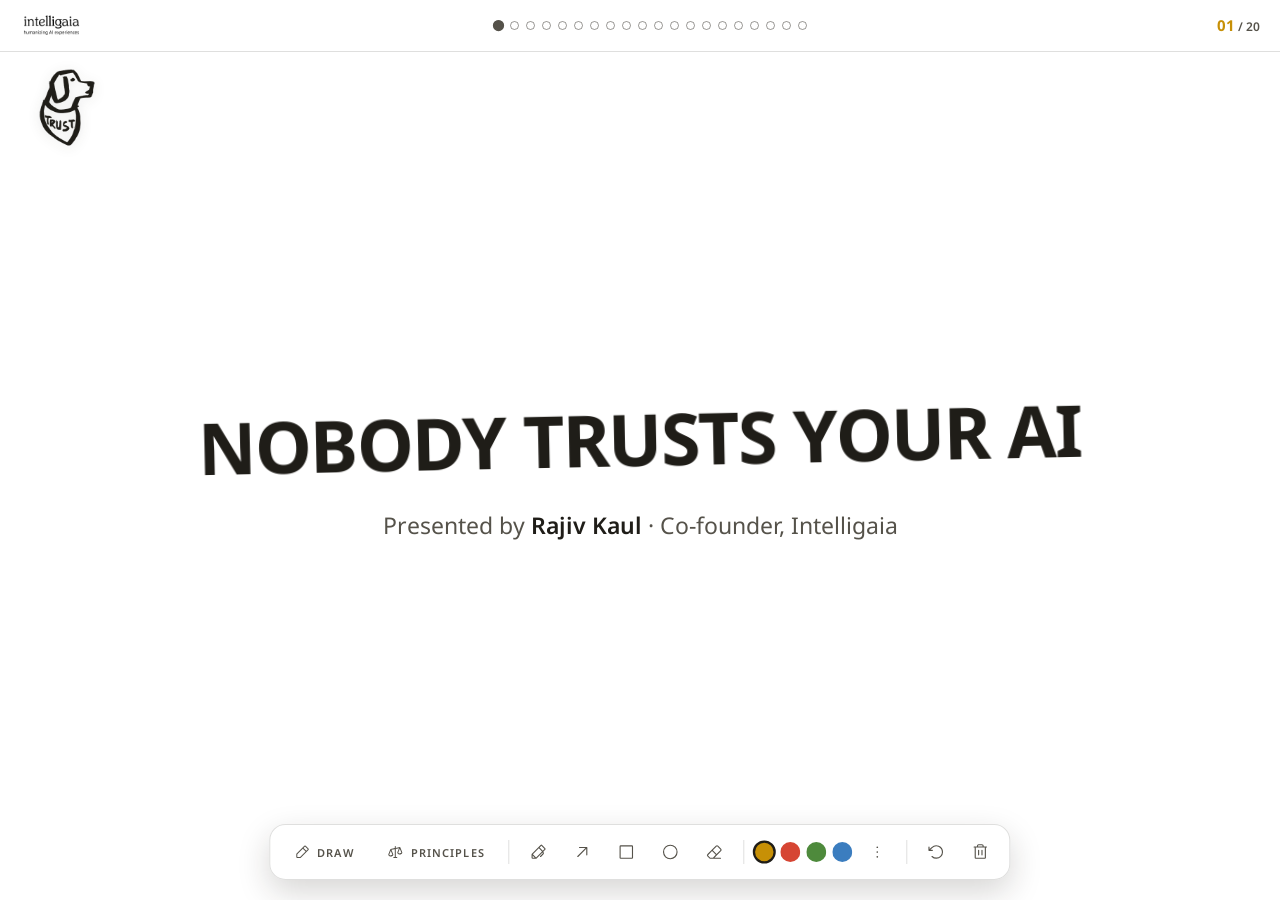
